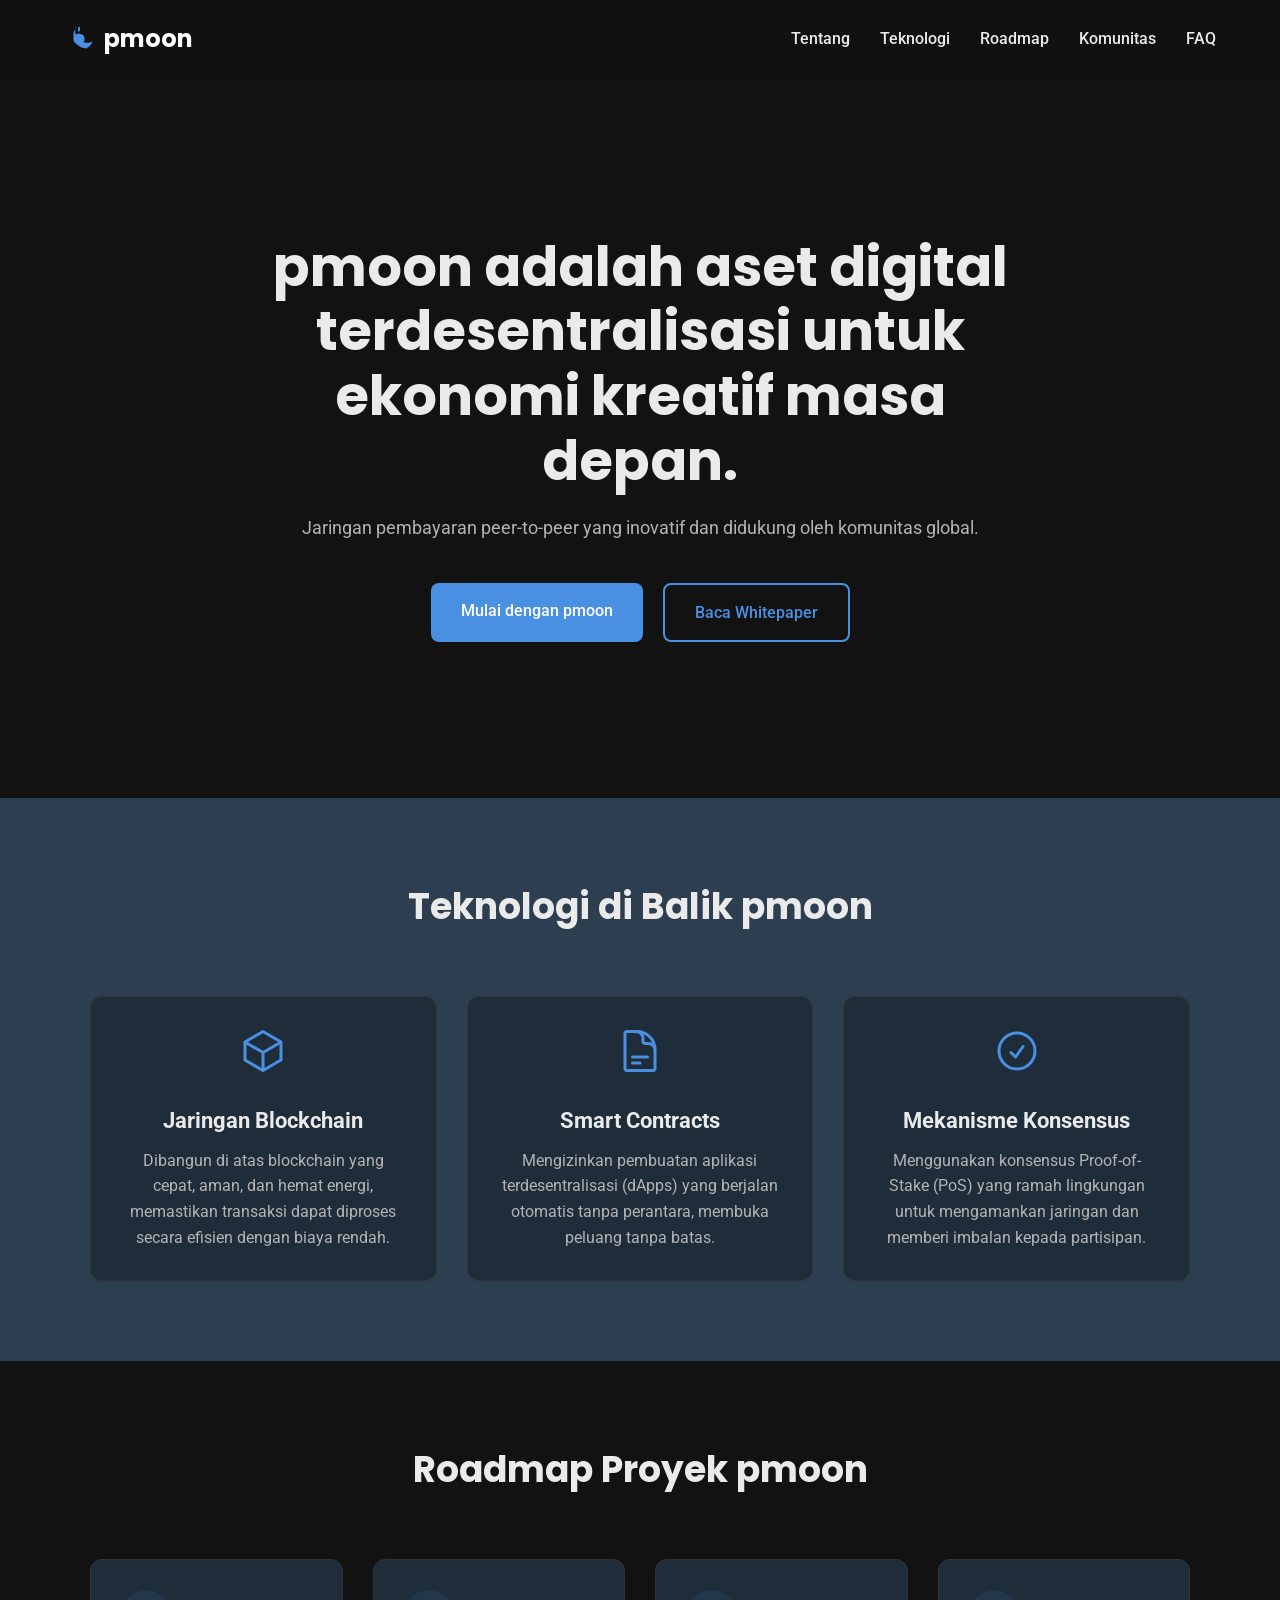
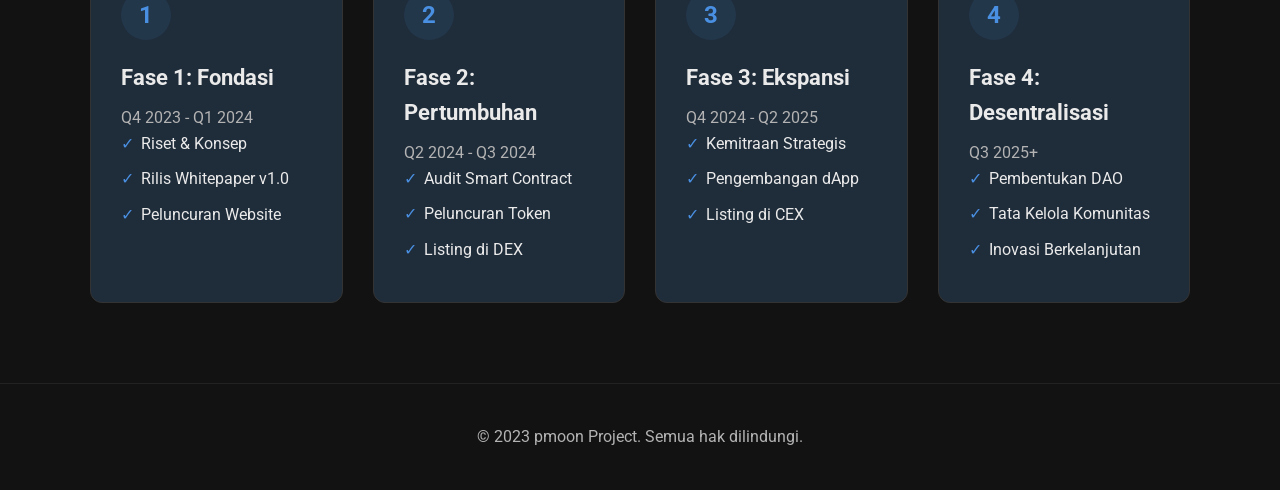
==== index.html @ d601e4d4 "first commit" ====
<!DOCTYPE html>
<html lang="id">
<head>
    <meta charset="UTF-8">
    <meta name="viewport" content="width=device-width, initial-scale=1.0">
    <title>pmoon - Aset Digital Terdesentralisasi</title>
    
    <!-- Google Fonts -->
    <link rel="preconnect" href="https://fonts.googleapis.com">
    <link rel="preconnect" href="https://fonts.gstatic.com" crossorigin>
    <link href="https://fonts.googleapis.com/css2?family=Poppins:wght@600;700&family=Roboto:wght@400;500&display=swap" rel="stylesheet">

    <!-- Link ke CSS -->
    <link rel="stylesheet" href="css/style.css">
</head>
<body>

    <header class="main-header">
        <a href="index.html" class="logo">
            <svg class="logo-svg" xmlns="http://www.w3.org/2000/svg" viewBox="0 0 24 24" fill="currentColor">
                <path fill-rule="evenodd" d="M9.528 1.718a.75.75 0 01.162.819A8.97 8.97 0 009 6a9 9 0 009 9 8.97 8.97 0 003.463-.69.75.75 0 01.981.981A10.501 10.501 0 0118 19.5a10.5 10.5 0 01-10.5-10.5c0-1.28.22-2.52.618-3.682a.75.75 0 01.819-.162z" clip-rule="evenodd" />
                <path d="M12 2.25a.75.75 0 01.75.75v2.25a.75.75 0 01-1.5 0V3a.75.75 0 01.75-.75zM7.5 12a4.5 4.5 0 119 0 4.5 4.5 0 01-9 0z" />
            </svg>
            <span>pmoon</span>
        </a>

        <nav class="main-nav">
            <button class="nav-close-btn" aria-label="Tutup menu">
                <svg xmlns="http://www.w3.org/2000/svg" fill="none" viewBox="0 0 24 24" stroke-width="2" stroke="currentColor"><path stroke-linecap="round" stroke-linejoin="round" d="M6 18L18 6M6 6l12 12" /></svg>
            </button>
            <ul>
                <li><a href="tentang.html">Tentang</a></li>
                <li><a href="#teknologi">Teknologi</a></li>
                <li><a href="#roadmap">Roadmap</a></li>
                <li><a href="#">Komunitas</a></li>
                <li><a href="#">FAQ</a></li>
            </ul>
        </nav>

        <button class="nav-open-btn" aria-label="Buka menu">
            <svg xmlns="http://www.w3.org/2000/svg" fill="none" viewBox="0 0 24 24" stroke-width="2" stroke="currentColor"><path stroke-linecap="round" stroke-linejoin="round" d="M3.75 6.75h16.5M3.75 12h16.5m-16.5 5.25h16.5" /></svg>
        </button>
    </header>

    <main>
        <section class="hero">
            <div class="hero-content">
                <h1>pmoon adalah aset digital terdesentralisasi untuk ekonomi kreatif masa depan.</h1>
                <p>Jaringan pembayaran peer-to-peer yang inovatif dan didukung oleh komunitas global.</p>
                <div class="cta-buttons">
                    <a href="#" class="btn btn-primary">Mulai dengan pmoon</a>
                    <a href="#" class="btn btn-secondary">Baca Whitepaper</a>
                </div>
            </div>
        </section>

        <section id="teknologi" class="core-principles">
            <h2>Teknologi di Balik pmoon</h2>
            <div class="principles-grid">
                <div class="principle-box">
                    <div class="principle-icon"><svg xmlns="http://www.w3.org/2000/svg" fill="none" viewBox="0 0 24 24" stroke-width="1.5" stroke="currentColor"><path stroke-linecap="round" stroke-linejoin="round" d="M21 7.5l-9-5.25L3 7.5m18 0l-9 5.25m9-5.25v9l-9 5.25M3 7.5l9 5.25M3 7.5v9l9 5.25m0-9v9" /></svg></div>
                    <h3>Jaringan Blockchain</h3>
                    <p>Dibangun di atas blockchain yang cepat, aman, dan hemat energi, memastikan transaksi dapat diproses secara efisien dengan biaya rendah.</p>
                </div>
                <div class="principle-box">
                    <div class="principle-icon"><svg xmlns="http://www.w3.org/2000/svg" fill="none" viewBox="0 0 24 24" stroke-width="1.5" stroke="currentColor"><path stroke-linecap="round" stroke-linejoin="round" d="M19.5 14.25v-2.625a3.375 3.375 0 00-3.375-3.375h-1.5A1.125 1.125 0 0113.5 7.125v-1.5a3.375 3.375 0 00-3.375-3.375H8.25m0 12.75h7.5m-7.5 3H12M10.5 2.25H5.625c-.621 0-1.125.504-1.125 1.125v17.25c0 .621.504 1.125 1.125 1.125h12.75c.621 0 1.125-.504 1.125-1.125V11.25a9 9 0 00-9-9z" /></svg></div>
                    <h3>Smart Contracts</h3>
                    <p>Mengizinkan pembuatan aplikasi terdesentralisasi (dApps) yang berjalan otomatis tanpa perantara, membuka peluang tanpa batas.</p>
                </div>
                <div class="principle-box">
                    <div class="principle-icon"><svg xmlns="http://www.w3.org/2000/svg" fill="none" viewBox="0 0 24 24" stroke-width="1.5" stroke="currentColor"><path stroke-linecap="round" stroke-linejoin="round" d="M9 12.75L11.25 15 15 9.75M21 12a9 9 0 11-18 0 9 9 0 0118 0z" /></svg></div>
                    <h3>Mekanisme Konsensus</h3>
                    <p>Menggunakan konsensus Proof-of-Stake (PoS) yang ramah lingkungan untuk mengamankan jaringan dan memberi imbalan kepada partisipan.</p>
                </div>
            </div>
        </section>

        <section id="roadmap" class="roadmap-section">
            <h2>Roadmap Proyek pmoon</h2>
            <div class="roadmap-container">
                <div class="roadmap-phase">
                    <div class="phase-number">1</div><h3>Fase 1: Fondasi</h3><p>Q4 2023 - Q1 2024</p>
                    <ul><li>Riset & Konsep</li><li>Rilis Whitepaper v1.0</li><li>Peluncuran Website</li></ul>
                </div>
                <div class="roadmap-phase">
                    <div class="phase-number">2</div><h3>Fase 2: Pertumbuhan</h3><p>Q2 2024 - Q3 2024</p>
                    <ul><li>Audit Smart Contract</li><li>Peluncuran Token</li><li>Listing di DEX</li></ul>
                </div>
                <div class="roadmap-phase">
                    <div class="phase-number">3</div><h3>Fase 3: Ekspansi</h3><p>Q4 2024 - Q2 2025</p>
                    <ul><li>Kemitraan Strategis</li><li>Pengembangan dApp</li><li>Listing di CEX</li></ul>
                </div>
                <div class="roadmap-phase">
                    <div class="phase-number">4</div><h3>Fase 4: Desentralisasi</h3><p>Q3 2025+</p>
                    <ul><li>Pembentukan DAO</li><li>Tata Kelola Komunitas</li><li>Inovasi Berkelanjutan</li></ul>
                </div>
            </div>
        </section>
    </main>

    <footer class="main-footer">
        <p>© 2023 pmoon Project. Semua hak dilindungi.</p>
    </footer>

    <script src="js/script.js"></script>
</body>
</html>
---- css/style.css ----
/* 1. VARIABLES & RESET */
:root {
    --bg-dark: #121212;
    --text-primary: #EAEAEA;
    --text-secondary: #B3B3B3;
    --accent-primary: #4A90E2;
    --accent-secondary: #2c3e50;
    --font-heading: 'Poppins', sans-serif;
    --font-body: 'Roboto', sans-serif;
}

* {
    margin: 0;
    padding: 0;
    box-sizing: border-box;
}

body {
    background-color: var(--bg-dark);
    color: var(--text-primary);
    font-family: var(--font-body);
    line-height: 1.6;
}

/* 2. HEADER & NAVIGATION */
.main-header {
    display: flex;
    justify-content: space-between;
    align-items: center;
    padding: 20px 5%;
    background-color: rgba(18, 18, 18, 0.8);
    backdrop-filter: blur(10px);
    position: sticky;
    top: 0;
    z-index: 1000;
}

.logo {
    display: flex;
    align-items: center;
    gap: 10px;
    font-family: var(--font-heading);
    font-size: 24px;
    font-weight: 700;
    text-decoration: none;
    z-index: 1001;
}

.logo-svg { height: 30px; width: 30px; fill: var(--accent-primary); }
.logo span { color: #FFFFFF; }

.nav-open-btn, .nav-close-btn {
    display: none;
    background: none;
    border: none;
    cursor: pointer;
}
.nav-open-btn svg, .nav-close-btn svg {
    width: 30px;
    height: 30px;
    stroke: var(--text-primary);
}

.main-nav ul {
    list-style: none;
    display: flex;
    gap: 30px;
}
.main-nav a {
    color: var(--text-primary);
    text-decoration: none;
    font-weight: 500;
    transition: color 0.3s ease;
}
.main-nav a:hover { color: var(--accent-primary); }
.main-nav a.active { color: var(--accent-primary); font-weight: 700; }

/* 3. GENERAL CONTENT & SECTIONS */
.hero, .about-hero, .core-principles, .join-cta, .roadmap-section {
    padding: 80px 5%;
}

.hero {
    display: flex;
    justify-content: center;
    align-items: center;
    text-align: center;
    min-height: 80vh;
}
.hero-content { max-width: 800px; }
h1, h2 { font-family: var(--font-heading); }
.hero h1 { font-size: 48px; line-height: 1.2; margin-bottom: 20px; }
.hero p { font-size: 18px; color: var(--text-secondary); margin-bottom: 40px; }

.about-hero { text-align: center; max-width: 750px; margin: 0 auto; }
.about-hero h1 { font-size: 42px; line-height: 1.2; margin-bottom: 20px; }
.about-hero p { font-size: 18px; color: var(--text-secondary); }

.core-principles, .roadmap-section { text-align: center; }
.core-principles { background-color: var(--accent-secondary); }
.core-principles h2, .roadmap-section h2 { font-size: 36px; margin-bottom: 60px; }

.principles-grid, .roadmap-container {
    display: grid;
    grid-template-columns: 1fr;
    gap: 30px;
    max-width: 1100px;
    margin: 0 auto;
}
.principle-box, .roadmap-phase {
    background-color: #1f2c3a;
    padding: 30px;
    border-radius: 12px;
    border: 1px solid #333;
    transition: transform 0.3s ease, box-shadow 0.3s ease;
    text-align: left;
}
.principle-box:hover, .roadmap-phase:hover { transform: translateY(-10px); box-shadow: 0 10px 20px rgba(0,0,0,0.2); }
.principle-box { text-align: center; }
.principle-icon { margin-bottom: 20px; }
.principle-icon svg { width: 48px; height: 48px; color: var(--accent-primary); }
.principle-box h3, .roadmap-phase h3 { font-size: 22px; margin-bottom: 10px; }
.principle-box p, .roadmap-phase p { color: var(--text-secondary); }

.phase-number { font-size: 24px; font-weight: 700; color: var(--accent-primary); background-color: rgba(74, 144, 226, 0.1); width: 50px; height: 50px; display: flex; justify-content: center; align-items: center; border-radius: 50%; margin-bottom: 20px; }
.roadmap-phase ul { list-style: none; padding-left: 0; }
.roadmap-phase ul li { margin-bottom: 10px; padding-left: 20px; position: relative; }
.roadmap-phase ul li::before { content: '✓'; color: var(--accent-primary); position: absolute; left: 0; }

.join-cta { text-align: center; }
.join-cta h2 { font-size: 36px; margin-bottom: 15px; }
.join-cta p { font-size: 18px; color: var(--text-secondary); max-width: 600px; margin: 0 auto 30px auto; }
.cta-buttons { display: flex; justify-content: center; gap: 20px; flex-wrap: wrap; }
.cta-buttons a { text-decoration: none; padding: 15px 30px; border-radius: 8px; font-weight: 500; transition: all 0.3s ease; }
.btn-primary { background-color: var(--accent-primary); color: #FFF; }
.btn-primary:hover { transform: translateY(-3px); box-shadow: 0 4px 15px rgba(74, 144, 226, 0.4); }
.btn-secondary { background-color: transparent; color: var(--accent-primary); border: 2px solid var(--accent-primary); }
.btn-secondary:hover { background-color: var(--accent-primary); color: #FFF; }

.main-footer { text-align: center; padding: 40px 20px; border-top: 1px solid #222; color: var(--text-secondary); }

/* 4. RESPONSIVE MEDIA QUERIES */

/* Tablet & Up */
@media (min-width: 768px) {
    .hero h1 { font-size: 54px; }
    .about-hero h1 { font-size: 48px; }
    .principles-grid { grid-template-columns: repeat(3, 1fr); }
    .roadmap-container { grid-template-columns: 1fr 1fr; }
}

/* Desktop & Up */
@media (min-width: 1024px) {
    .roadmap-container { grid-template-columns: repeat(4, 1fr); }
}

/* Mobile Only */
@media (max-width: 767px) {
    .nav-open-btn { display: block; }
    .main-nav {
        position: fixed;
        top: 0;
        right: 0;
        width: 80%;
        max-width: 320px;
        height: 100vh;
        background-color: var(--accent-secondary);
        z-index: 1000;
        padding: 80px 30px 30px;
        display: flex;
        flex-direction: column;
        transform: translateX(100%);
        transition: transform 0.4s cubic-bezier(0.23, 1, 0.32, 1);
    }
    .main-nav.nav-open { transform: translateX(0); }
    .nav-close-btn {
        display: block;
        position: absolute;
        top: 25px;
        right: 25px;
    }
    .nav-close-btn svg { stroke: var(--text-secondary); }
    .main-nav ul { flex-direction: column; gap: 25px; }
    .main-nav ul li a { font-size: 20px; }

    .hero h1 { font-size: 36px; }
    .core-principles h2, .roadmap-section h2, .join-cta h2 { font-size: 30px; }
    .cta-buttons { flex-direction: column; gap: 15px; align-items: center; }
    .cta-buttons a { width: 90%; margin: 0; text-align: center; }
}
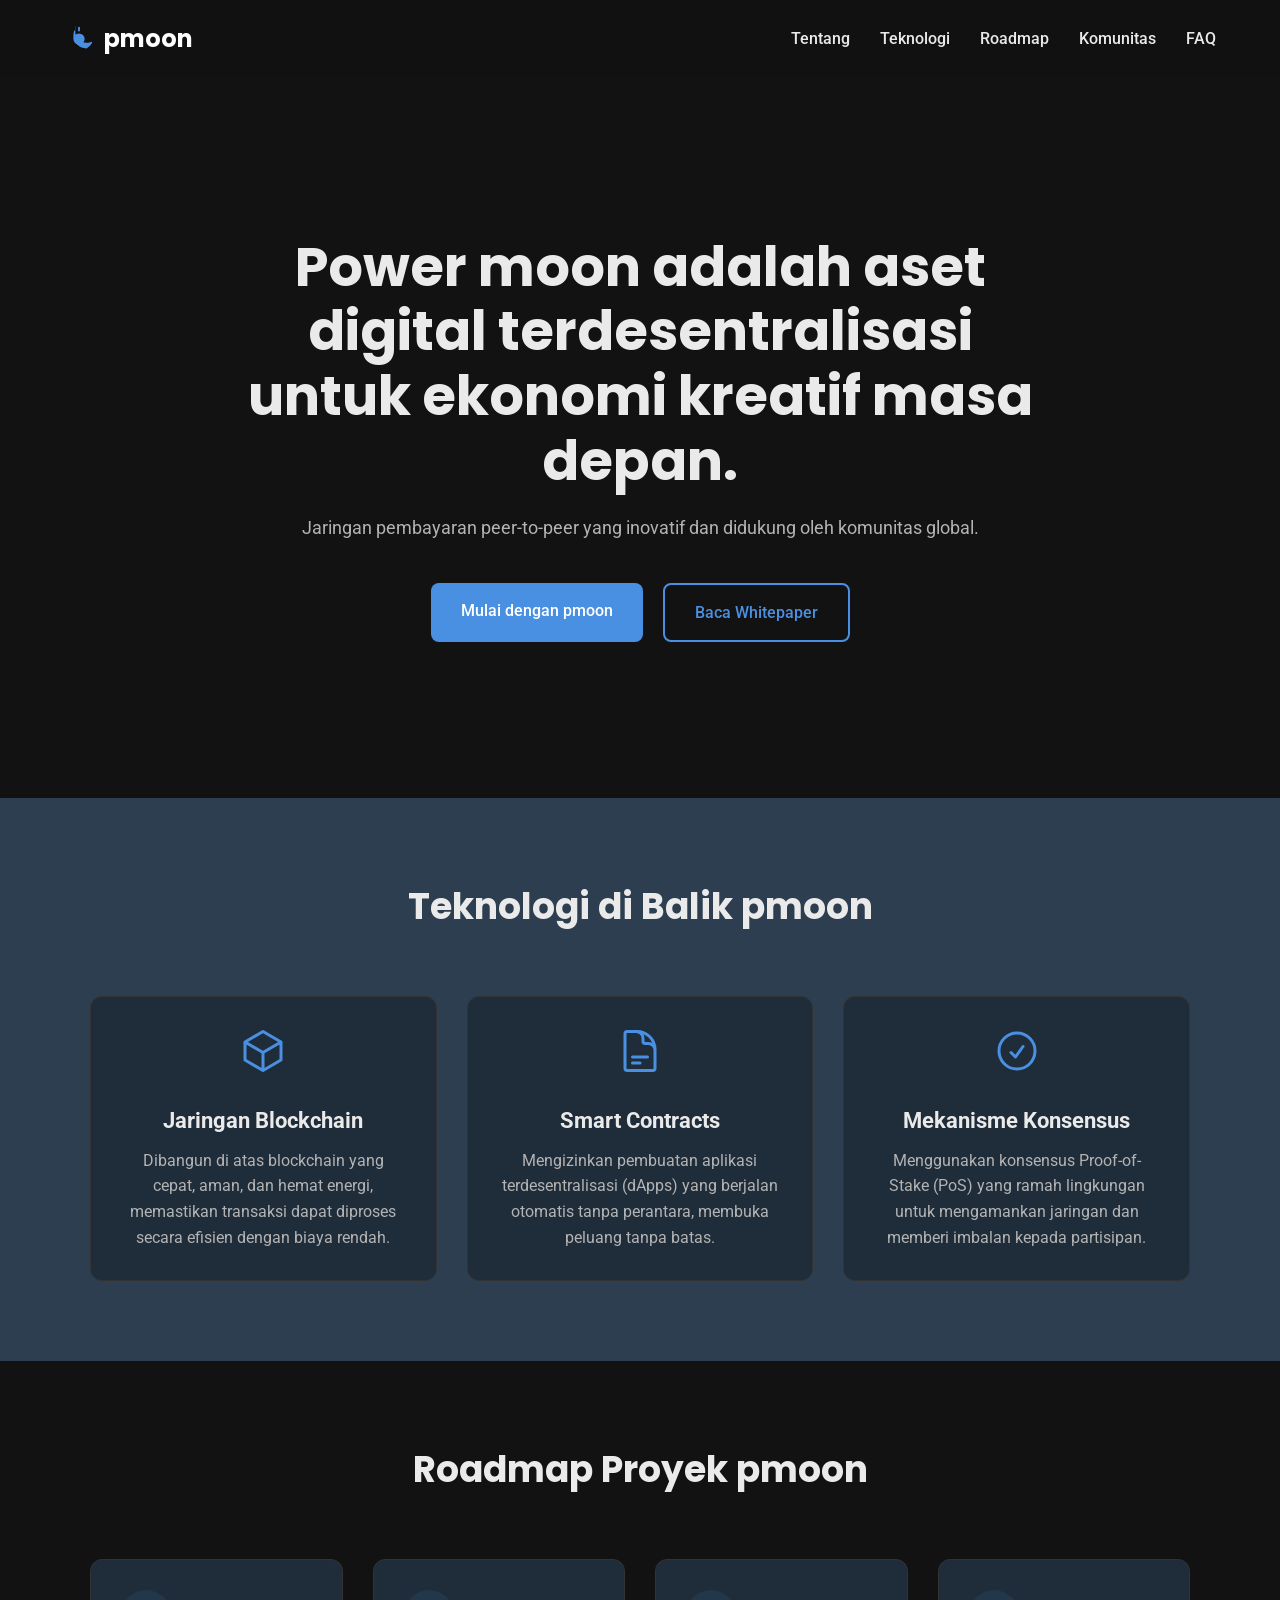
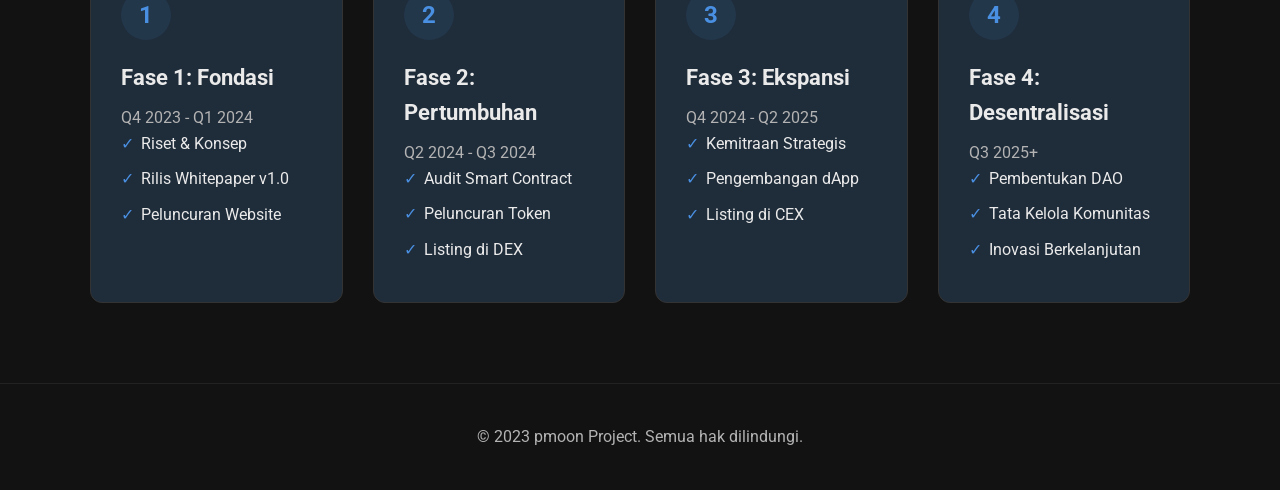
==== commit a8757524: "updet 1" ====
--- a/index.html
+++ b/index.html
@@ -45,7 +45,7 @@
     <main>
         <section class="hero">
             <div class="hero-content">
-                <h1>pmoon adalah aset digital terdesentralisasi untuk ekonomi kreatif masa depan.</h1>
+                <h1>Power moon adalah aset digital terdesentralisasi untuk ekonomi kreatif masa depan.</h1>
                 <p>Jaringan pembayaran peer-to-peer yang inovatif dan didukung oleh komunitas global.</p>
                 <div class="cta-buttons">
                     <a href="#" class="btn btn-primary">Mulai dengan pmoon</a>
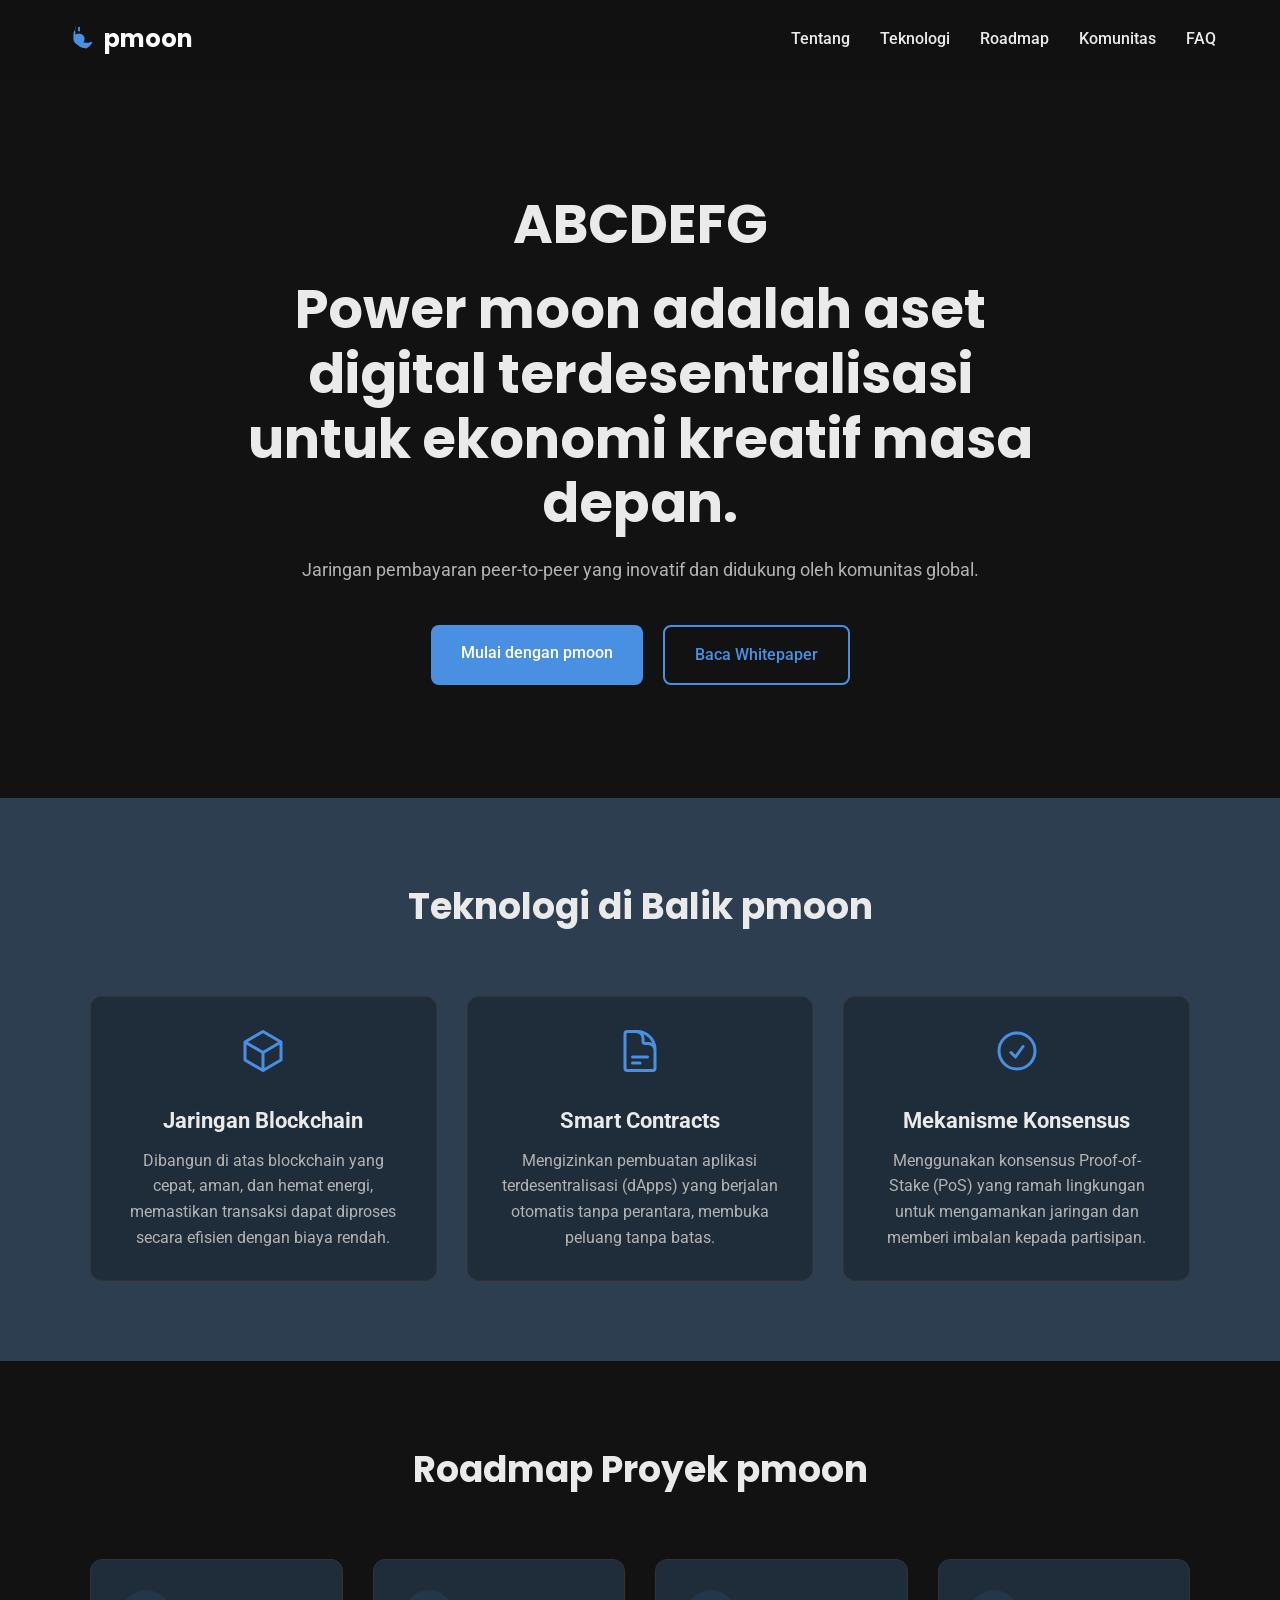
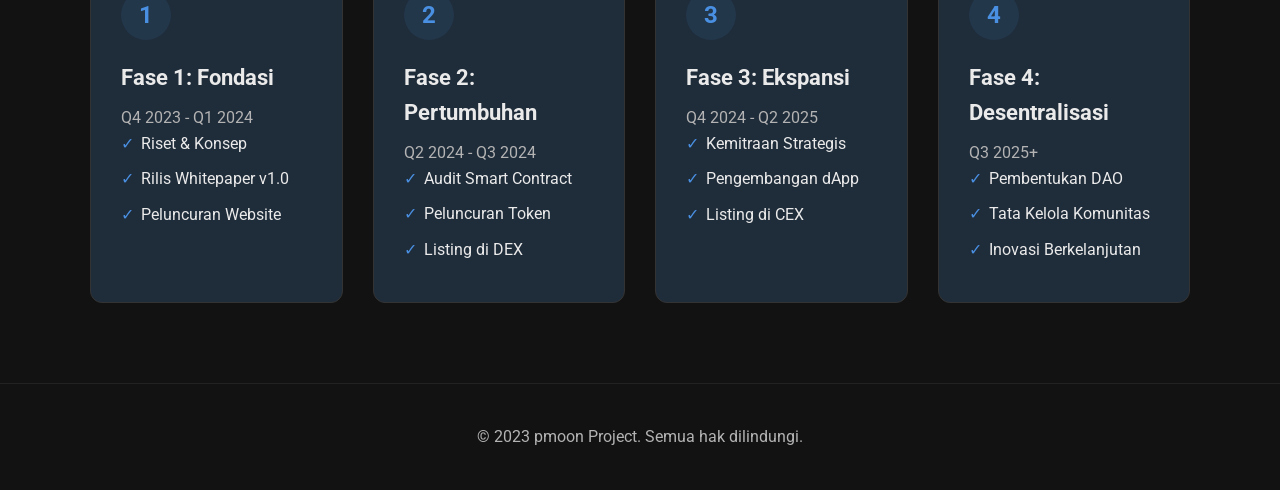
==== commit 157d0a02: "update 2" ====
--- a/index.html
+++ b/index.html
@@ -45,6 +45,7 @@
     <main>
         <section class="hero">
             <div class="hero-content">
+                <h1>ABCDEFG</h1>
                 <h1>Power moon adalah aset digital terdesentralisasi untuk ekonomi kreatif masa depan.</h1>
                 <p>Jaringan pembayaran peer-to-peer yang inovatif dan didukung oleh komunitas global.</p>
                 <div class="cta-buttons">
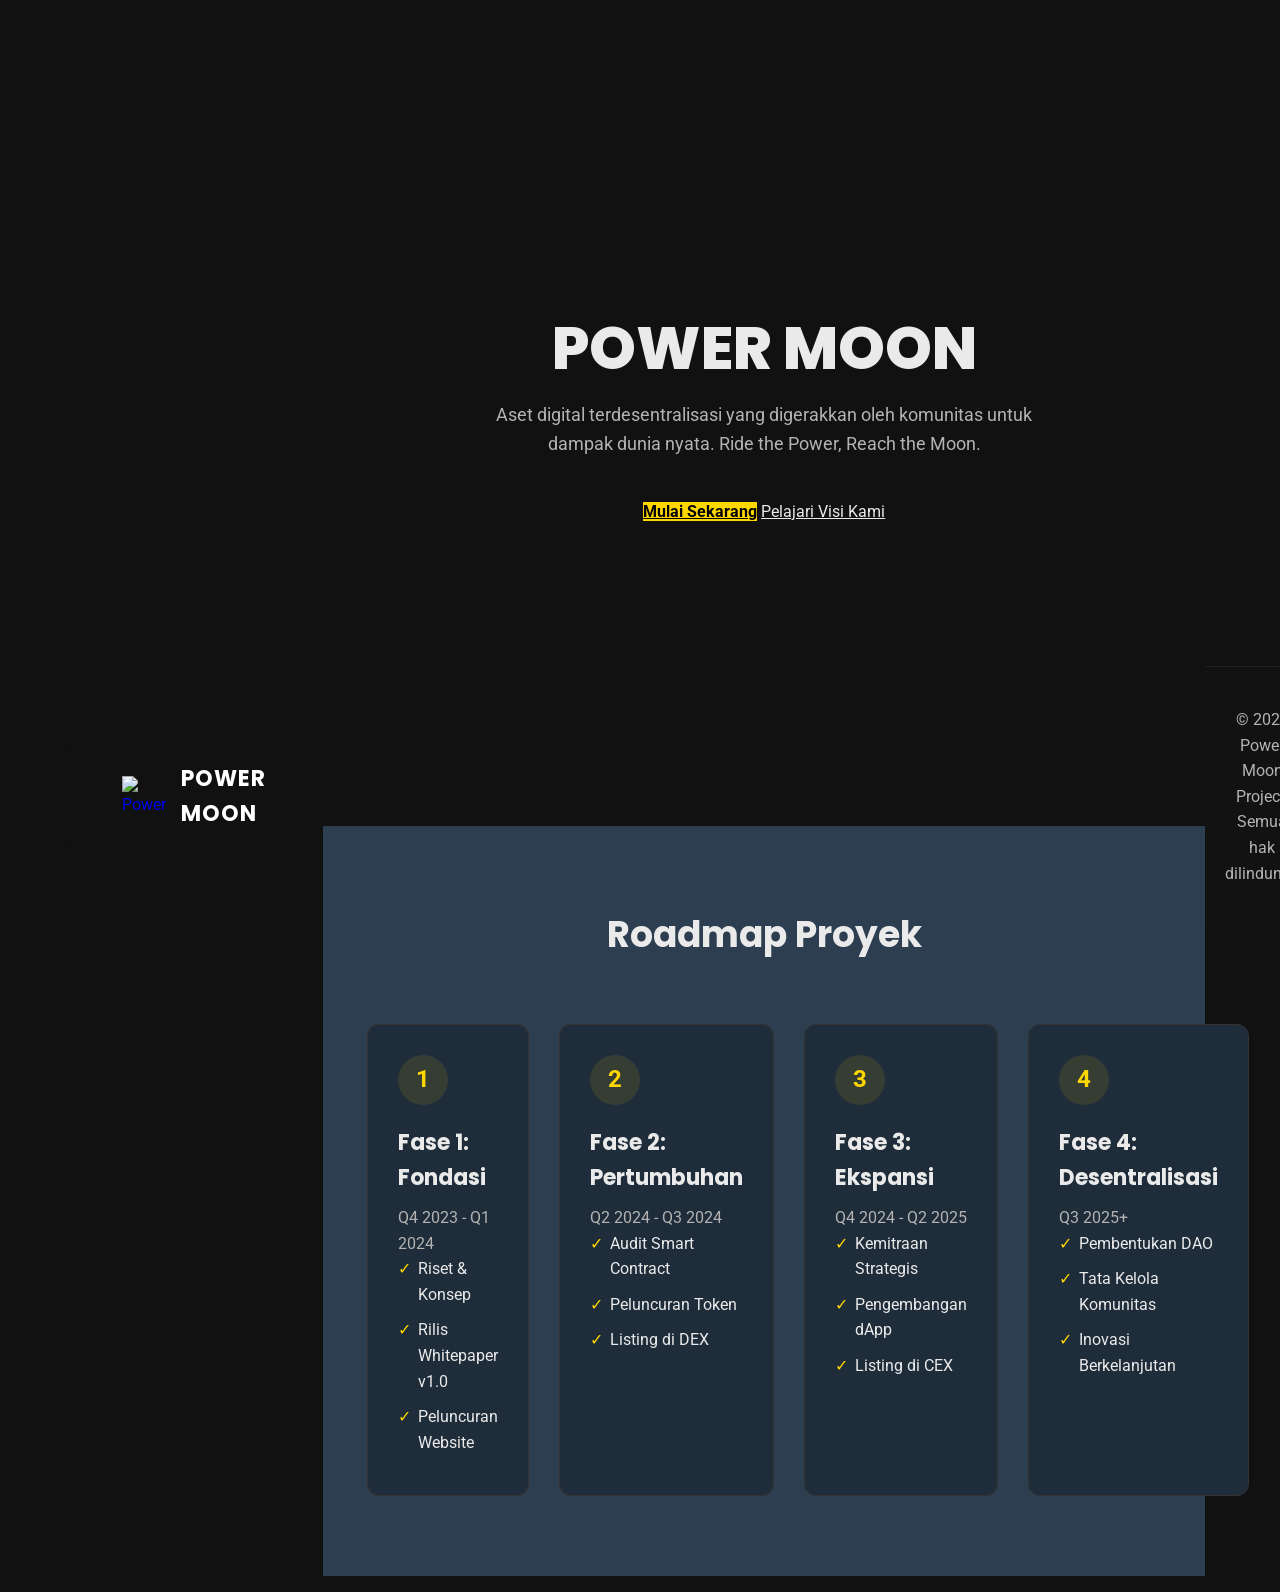
==== commit 4de62183: "update header structure and logo in index.html and teknologi.html" ====
--- a/index.html
+++ b/index.html
@@ -3,106 +3,185 @@
 <head>
     <meta charset="UTF-8">
     <meta name="viewport" content="width=device-width, initial-scale=1.0">
-    <title>pmoon - Aset Digital Terdesentralisasi</title>
+    <title>Power Moon - Ride the Power, Reach the Moon</title>
     
-    <!-- Google Fonts -->
     <link rel="preconnect" href="https://fonts.googleapis.com">
     <link rel="preconnect" href="https://fonts.gstatic.com" crossorigin>
-    <link href="https://fonts.googleapis.com/css2?family=Poppins:wght@600;700&family=Roboto:wght@400;500&display=swap" rel="stylesheet">
+    <link href="https://fonts.googleapis.com/css2?family=Poppins:wght@700;800&family=Roboto:wght@400;500&display=swap" rel="stylesheet">
 
-    <!-- Link ke CSS -->
     <link rel="stylesheet" href="css/style.css">
 </head>
 <body>
+    <!-- BARU: Container untuk animasi partikel universal -->
+    <div id="tsparticles"></div>
+    
+    <header class="main-header">
+    <!-- ... sisa konten halaman ... -->
+    <!-- BARU: Library tsParticles -->
+    <script src="https://cdn.jsdelivr.net/npm/tsparticles@3.1.0/tsparticles.bundle.min.js"></script>
+    
+    <!-- Script utama Anda -->
+    <script src="js/script.js"></script>
 
-    <header class="main-header">
-        <a href="index.html" class="logo">
-            <svg class="logo-svg" xmlns="http://www.w3.org/2000/svg" viewBox="0 0 24 24" fill="currentColor">
-                <path fill-rule="evenodd" d="M9.528 1.718a.75.75 0 01.162.819A8.97 8.97 0 009 6a9 9 0 009 9 8.97 8.97 0 003.463-.69.75.75 0 01.981.981A10.501 10.501 0 0118 19.5a10.5 10.5 0 01-10.5-10.5c0-1.28.22-2.52.618-3.682a.75.75 0 01.819-.162z" clip-rule="evenodd" />
-                <path d="M12 2.25a.75.75 0 01.75.75v2.25a.75.75 0 01-1.5 0V3a.75.75 0 01.75-.75zM7.5 12a4.5 4.5 0 119 0 4.5 4.5 0 01-9 0z" />
-            </svg>
-            <span>pmoon</span>
-        </a>
-
-        <nav class="main-nav">
-            <button class="nav-close-btn" aria-label="Tutup menu">
-                <svg xmlns="http://www.w3.org/2000/svg" fill="none" viewBox="0 0 24 24" stroke-width="2" stroke="currentColor"><path stroke-linecap="round" stroke-linejoin="round" d="M6 18L18 6M6 6l12 12" /></svg>
-            </button>
-            <ul>
-                <li><a href="tentang.html">Tentang</a></li>
-                <li><a href="#teknologi">Teknologi</a></li>
-                <li><a href="#roadmap">Roadmap</a></li>
-                <li><a href="#">Komunitas</a></li>
-                <li><a href="#">FAQ</a></li>
-            </ul>
-        </nav>
-
-        <button class="nav-open-btn" aria-label="Buka menu">
-            <svg xmlns="http://www.w3.org/2000/svg" fill="none" viewBox="0 0 24 24" stroke-width="2" stroke="currentColor"><path stroke-linecap="round" stroke-linejoin="round" d="M3.75 6.75h16.5M3.75 12h16.5m-16.5 5.25h16.5" /></svg>
-        </button>
-    </header>
+    <!-- BARU: Script untuk konfigurasi tsParticles -->
+    <script>
+        // Konfigurasi ini akan berjalan di setiap halaman
+        window.addEventListener('load', () => {
+          tsParticles.load({
+            id: 'tsparticles',
+            options: {
+              background: {
+                color: { value: '#121212' }
+              },
+              fpsLimit: 60,
+              interactivity: {
+                events: {
+                  onHover: { enable: true, mode: 'repulse' },
+                  onClick: { enable: true, mode: 'push' }
+                },
+                modes: {
+                  repulse: { distance: 100, duration: 0.4 },
+                  push: { quantity: 4 }
+                }
+              },
+              particles: {
+                color: { value: '#ffffff' },
+                links: {
+                  color: '#ffd700', // Warna link diubah jadi emas
+                  distance: 150,
+                  enable: true,
+                  opacity: 0.15,
+                  width: 1
+                },
+                move: {
+                  direction: 'none',
+                  enable: true,
+                  outModes: 'out',
+                  random: false,
+                  speed: 1,
+                  straight: false
+                },
+                number: {
+                  density: { enable: true },
+                  value: 80
+                },
+                opacity: {
+                  value: { min: 0.1, max: 0.5 }
+                },
+                shape: {
+                  type: 'circle'
+                },
+                size: {
+                  value: { min: 1, max: 3 }
+                }
+              }
+            }
+          });
+        });
+    </script>
+</body>
+</html>
+   <header class="main-header">
+    <a href="index.html" class="logo">
+        <!-- BARU: URL Logo Transparan -->
+        <img src="https://i.ibb.co/F8D0W3G/power-moon-logo-transparent.png" alt="Power Moon Logo" class="logo-img">
+        <span class="logo-text">POWER MOON</span>
+    </a>
+    <nav class="main-nav">
+        <!-- ... sisa nav tetap sama ... -->
+    </nav>
+    <!-- ... tombol hamburger tetap sama ... -->
+</header>
 
     <main>
         <section class="hero">
+            <!-- BARU: Container untuk animasi partikel -->
+            <div id="tsparticles"></div>
             <div class="hero-content">
-                <h1>ABCDEFG</h1>
-                <h1>Power moon adalah aset digital terdesentralisasi untuk ekonomi kreatif masa depan.</h1>
-                <p>Jaringan pembayaran peer-to-peer yang inovatif dan didukung oleh komunitas global.</p>
+                <h1>Power Moon</h1>
+                <p>Aset digital terdesentralisasi yang digerakkan oleh komunitas untuk dampak dunia nyata. Ride the Power, Reach the Moon.</p>
                 <div class="cta-buttons">
-                    <a href="#" class="btn btn-primary">Mulai dengan pmoon</a>
-                    <a href="#" class="btn btn-secondary">Baca Whitepaper</a>
-                </div>
-            </div>
-        </section>
-
-        <section id="teknologi" class="core-principles">
-            <h2>Teknologi di Balik pmoon</h2>
-            <div class="principles-grid">
-                <div class="principle-box">
-                    <div class="principle-icon"><svg xmlns="http://www.w3.org/2000/svg" fill="none" viewBox="0 0 24 24" stroke-width="1.5" stroke="currentColor"><path stroke-linecap="round" stroke-linejoin="round" d="M21 7.5l-9-5.25L3 7.5m18 0l-9 5.25m9-5.25v9l-9 5.25M3 7.5l9 5.25M3 7.5v9l9 5.25m0-9v9" /></svg></div>
-                    <h3>Jaringan Blockchain</h3>
-                    <p>Dibangun di atas blockchain yang cepat, aman, dan hemat energi, memastikan transaksi dapat diproses secara efisien dengan biaya rendah.</p>
-                </div>
-                <div class="principle-box">
-                    <div class="principle-icon"><svg xmlns="http://www.w3.org/2000/svg" fill="none" viewBox="0 0 24 24" stroke-width="1.5" stroke="currentColor"><path stroke-linecap="round" stroke-linejoin="round" d="M19.5 14.25v-2.625a3.375 3.375 0 00-3.375-3.375h-1.5A1.125 1.125 0 0113.5 7.125v-1.5a3.375 3.375 0 00-3.375-3.375H8.25m0 12.75h7.5m-7.5 3H12M10.5 2.25H5.625c-.621 0-1.125.504-1.125 1.125v17.25c0 .621.504 1.125 1.125 1.125h12.75c.621 0 1.125-.504 1.125-1.125V11.25a9 9 0 00-9-9z" /></svg></div>
-                    <h3>Smart Contracts</h3>
-                    <p>Mengizinkan pembuatan aplikasi terdesentralisasi (dApps) yang berjalan otomatis tanpa perantara, membuka peluang tanpa batas.</p>
-                </div>
-                <div class="principle-box">
-                    <div class="principle-icon"><svg xmlns="http://www.w3.org/2000/svg" fill="none" viewBox="0 0 24 24" stroke-width="1.5" stroke="currentColor"><path stroke-linecap="round" stroke-linejoin="round" d="M9 12.75L11.25 15 15 9.75M21 12a9 9 0 11-18 0 9 9 0 0118 0z" /></svg></div>
-                    <h3>Mekanisme Konsensus</h3>
-                    <p>Menggunakan konsensus Proof-of-Stake (PoS) yang ramah lingkungan untuk mengamankan jaringan dan memberi imbalan kepada partisipan.</p>
+                    <a href="#" class="btn btn-primary">Mulai Sekarang</a>
+                    <a href="tentang.html" class="btn btn-secondary">Pelajari Visi Kami</a>
                 </div>
             </div>
         </section>
 
         <section id="roadmap" class="roadmap-section">
-            <h2>Roadmap Proyek pmoon</h2>
+            <h2>Roadmap Proyek</h2>
             <div class="roadmap-container">
-                <div class="roadmap-phase">
-                    <div class="phase-number">1</div><h3>Fase 1: Fondasi</h3><p>Q4 2023 - Q1 2024</p>
-                    <ul><li>Riset & Konsep</li><li>Rilis Whitepaper v1.0</li><li>Peluncuran Website</li></ul>
-                </div>
-                <div class="roadmap-phase">
-                    <div class="phase-number">2</div><h3>Fase 2: Pertumbuhan</h3><p>Q2 2024 - Q3 2024</p>
-                    <ul><li>Audit Smart Contract</li><li>Peluncuran Token</li><li>Listing di DEX</li></ul>
-                </div>
-                <div class="roadmap-phase">
-                    <div class="phase-number">3</div><h3>Fase 3: Ekspansi</h3><p>Q4 2024 - Q2 2025</p>
-                    <ul><li>Kemitraan Strategis</li><li>Pengembangan dApp</li><li>Listing di CEX</li></ul>
-                </div>
-                <div class="roadmap-phase">
-                    <div class="phase-number">4</div><h3>Fase 4: Desentralisasi</h3><p>Q3 2025+</p>
-                    <ul><li>Pembentukan DAO</li><li>Tata Kelola Komunitas</li><li>Inovasi Berkelanjutan</li></ul>
-                </div>
+                <div class="roadmap-phase"><div class="phase-number">1</div><h3>Fase 1: Fondasi</h3><p>Q4 2023 - Q1 2024</p><ul><li>Riset & Konsep</li><li>Rilis Whitepaper v1.0</li><li>Peluncuran Website</li></ul></div>
+                <div class="roadmap-phase"><div class="phase-number">2</div><h3>Fase 2: Pertumbuhan</h3><p>Q2 2024 - Q3 2024</p><ul><li>Audit Smart Contract</li><li>Peluncuran Token</li><li>Listing di DEX</li></ul></div>
+                <div class="roadmap-phase"><div class="phase-number">3</div><h3>Fase 3: Ekspansi</h3><p>Q4 2024 - Q2 2025</p><ul><li>Kemitraan Strategis</li><li>Pengembangan dApp</li><li>Listing di CEX</li></ul></div>
+                <div class="roadmap-phase"><div class="phase-number">4</div><h3>Fase 4: Desentralisasi</h3><p>Q3 2025+</p><ul><li>Pembentukan DAO</li><li>Tata Kelola Komunitas</li><li>Inovasi Berkelanjutan</li></ul></div>
             </div>
         </section>
     </main>
 
     <footer class="main-footer">
-        <p>© 2023 pmoon Project. Semua hak dilindungi.</p>
+        <p>© 2023 Power Moon Project. Semua hak dilindungi.</p>
     </footer>
 
+    <!-- BARU: Library tsParticles -->
+    <script src="https://cdn.jsdelivr.net/npm/tsparticles@3.1.0/tsparticles.bundle.min.js"></script>
+    
+    <!-- Script utama Anda (tetap ada) -->
     <script src="js/script.js"></script>
+
+    <!-- BARU: Script untuk konfigurasi tsParticles -->
+    <script>
+        window.addEventListener('load', () => {
+          tsParticles.load({
+            id: 'tsparticles',
+            options: {
+              background: {
+                color: { value: '#121212' }
+              },
+              fpsLimit: 60,
+              interactivity: {
+                events: {
+                  onHover: { enable: true, mode: 'repulse' },
+                  onClick: { enable: true, mode: 'push' }
+                },
+                modes: {
+                  repulse: { distance: 100, duration: 0.4 },
+                  push: { quantity: 4 }
+                }
+              },
+              particles: {
+                color: { value: '#ffffff' },
+                links: {
+                  color: '#4A90E2',
+                  distance: 150,
+                  enable: true,
+                  opacity: 0.2,
+                  width: 1
+                },
+                move: {
+                  direction: 'none',
+                  enable: true,
+                  outModes: 'out',
+                  random: false,
+                  speed: 1,
+                  straight: false
+                },
+                number: {
+                  density: { enable: true },
+                  value: 80
+                },
+                opacity: {
+                  value: { min: 0.1, max: 0.5 }
+                },
+                shape: {
+                  type: 'circle'
+                },
+                size: {
+                  value: { min: 1, max: 3 }
+                }
+              }
+            }
+          });
+        });
+    </script>
 </body>
 </html>
--- a/css/style.css
+++ b/css/style.css
@@ -3,118 +3,66 @@
     --bg-dark: #121212;
     --text-primary: #EAEAEA;
     --text-secondary: #B3B3B3;
-    --accent-primary: #4A90E2;
+    --accent-primary: #ffd700;
     --accent-secondary: #2c3e50;
     --font-heading: 'Poppins', sans-serif;
     --font-body: 'Roboto', sans-serif;
 }
 
-* {
-    margin: 0;
-    padding: 0;
-    box-sizing: border-box;
+* { margin: 0; padding: 0; box-sizing: border-box; }
+body { background-color: var(--bg-dark); color: var(--text-primary); font-family: var(--font-body); line-height: 1.6; }
+
+/* 2. LATAR BELAKANG ANIMASI UNIVERSAL */
+#tsparticles {
+    position: fixed;
+    top: 0;
+    left: 0;
+    width: 100%;
+    height: 100vh;
+    z-index: -1; /* Posisikan di paling belakang */
+}
+/* Pastikan konten utama tidak transparan */
+.main-header, main, .main-footer {
+    position: relative;
+    z-index: 2;
 }
 
-body {
-    background-color: var(--bg-dark);
-    color: var(--text-primary);
-    font-family: var(--font-body);
-    line-height: 1.6;
-}
-
-/* 2. HEADER & NAVIGATION */
-.main-header {
-    display: flex;
-    justify-content: space-between;
-    align-items: center;
-    padding: 20px 5%;
-    background-color: rgba(18, 18, 18, 0.8);
-    backdrop-filter: blur(10px);
-    position: sticky;
-    top: 0;
-    z-index: 1000;
-}
-
-.logo {
-    display: flex;
-    align-items: center;
-    gap: 10px;
-    font-family: var(--font-heading);
-    font-size: 24px;
-    font-weight: 700;
-    text-decoration: none;
-    z-index: 1001;
-}
-
-.logo-svg { height: 30px; width: 30px; fill: var(--accent-primary); }
-.logo span { color: #FFFFFF; }
-
-.nav-open-btn, .nav-close-btn {
-    display: none;
-    background: none;
-    border: none;
-    cursor: pointer;
-}
-.nav-open-btn svg, .nav-close-btn svg {
-    width: 30px;
-    height: 30px;
-    stroke: var(--text-primary);
-}
-
-.main-nav ul {
-    list-style: none;
-    display: flex;
-    gap: 30px;
-}
-.main-nav a {
-    color: var(--text-primary);
-    text-decoration: none;
-    font-weight: 500;
-    transition: color 0.3s ease;
-}
+/* 3. HEADER & NAVIGATION */
+.main-header { display: flex; justify-content: space-between; align-items: center; padding: 15px 5%; background-color: rgba(18, 18, 18, 0.8); backdrop-filter: blur(10px); position: sticky; top: 0; }
+.logo { display: flex; align-items: center; gap: 15px; text-decoration: none; }
+.logo-img { height: 40px; }
+.logo-text { color: #FFFFFF; font-family: var(--font-heading); font-size: 22px; font-weight: 700; letter-spacing: 1px; }
+.nav-open-btn, .nav-close-btn { display: none; background: none; border: none; cursor: pointer; }
+.nav-open-btn svg, .nav-close-btn svg { width: 30px; height: 30px; stroke: var(--text-primary); }
+.main-nav ul { list-style: none; display: flex; gap: 30px; }
+.main-nav a { color: var(--text-primary); text-decoration: none; font-weight: 500; transition: color 0.3s ease; }
 .main-nav a:hover { color: var(--accent-primary); }
 .main-nav a.active { color: var(--accent-primary); font-weight: 700; }
 
-/* 3. GENERAL CONTENT & SECTIONS */
-.hero, .about-hero, .core-principles, .join-cta, .roadmap-section {
+/* 4. GENERAL CONTENT & SECTIONS */
+section {
+    /* Beri sedikit background agar teks terbaca di atas animasi */
+    background-color: rgba(18, 18, 18, 0.5); 
     padding: 80px 5%;
+    margin-bottom: 1px; /* Mencegah margin collapse */
 }
+h1, h2, h3 { font-family: var(--font-heading); }
 
-.hero {
-    display: flex;
-    justify-content: center;
-    align-items: center;
-    text-align: center;
-    min-height: 80vh;
-}
+/* Hero Section (Homepage) */
+.hero { display: flex; justify-content: center; align-items: center; text-align: center; height: 90vh; background-color: transparent; } /* Hapus background statis */
 .hero-content { max-width: 800px; }
-h1, h2 { font-family: var(--font-heading); }
-.hero h1 { font-size: 48px; line-height: 1.2; margin-bottom: 20px; }
-.hero p { font-size: 18px; color: var(--text-secondary); margin-bottom: 40px; }
+.hero h1 { font-size: 60px; line-height: 1.1; margin-bottom: 20px; font-weight: 800; text-transform: uppercase; }
+.hero p { font-size: 18px; color: var(--text-secondary); margin-bottom: 40px; max-width: 600px; margin-left: auto; margin-right: auto; }
+.hero .btn-primary { background-color: var(--accent-primary); color: #000; font-weight: 700; }
+.hero .btn-secondary { color: var(--text-primary); border-color: var(--text-primary); }
+.hero .btn-secondary:hover { background-color: var(--text-primary); color: var(--bg-dark); }
 
-.about-hero { text-align: center; max-width: 750px; margin: 0 auto; }
-.about-hero h1 { font-size: 42px; line-height: 1.2; margin-bottom: 20px; }
-.about-hero p { font-size: 18px; color: var(--text-secondary); }
+.core-principles, .features-section, .roadmap-section, .vision-mission-section { background-color: var(--accent-secondary); }
+h2 { font-size: 36px; margin-bottom: 20px; text-align: center; }
+.section-subtitle { max-width: 700px; margin: 0 auto 50px auto; color: var(--text-secondary); text-align: center; }
 
-.core-principles, .roadmap-section { text-align: center; }
-.core-principles { background-color: var(--accent-secondary); }
-.core-principles h2, .roadmap-section h2 { font-size: 36px; margin-bottom: 60px; }
-
-.principles-grid, .roadmap-container {
-    display: grid;
-    grid-template-columns: 1fr;
-    gap: 30px;
-    max-width: 1100px;
-    margin: 0 auto;
-}
-.principle-box, .roadmap-phase {
-    background-color: #1f2c3a;
-    padding: 30px;
-    border-radius: 12px;
-    border: 1px solid #333;
-    transition: transform 0.3s ease, box-shadow 0.3s ease;
-    text-align: left;
-}
+.principles-grid, .roadmap-container { display: grid; grid-template-columns: 1fr; gap: 30px; max-width: 1100px; margin: 0 auto; }
+.principle-box, .roadmap-phase { background-color: #1f2c3a; padding: 30px; border-radius: 12px; border: 1px solid #333; transition: transform 0.3s ease, box-shadow 0.3s ease; text-align: left; }
 .principle-box:hover, .roadmap-phase:hover { transform: translateY(-10px); box-shadow: 0 10px 20px rgba(0,0,0,0.2); }
 .principle-box { text-align: center; }
 .principle-icon { margin-bottom: 20px; }
@@ -122,69 +70,39 @@
 .principle-box h3, .roadmap-phase h3 { font-size: 22px; margin-bottom: 10px; }
 .principle-box p, .roadmap-phase p { color: var(--text-secondary); }
 
-.phase-number { font-size: 24px; font-weight: 700; color: var(--accent-primary); background-color: rgba(74, 144, 226, 0.1); width: 50px; height: 50px; display: flex; justify-content: center; align-items: center; border-radius: 50%; margin-bottom: 20px; }
+.roadmap-section h2 { margin-bottom: 60px; }
+.phase-number { font-size: 24px; font-weight: 700; color: var(--accent-primary); background-color: rgba(255, 215, 0, 0.1); width: 50px; height: 50px; display: flex; justify-content: center; align-items: center; border-radius: 50%; margin-bottom: 20px; }
 .roadmap-phase ul { list-style: none; padding-left: 0; }
 .roadmap-phase ul li { margin-bottom: 10px; padding-left: 20px; position: relative; }
 .roadmap-phase ul li::before { content: '✓'; color: var(--accent-primary); position: absolute; left: 0; }
 
-.join-cta { text-align: center; }
-.join-cta h2 { font-size: 36px; margin-bottom: 15px; }
-.join-cta p { font-size: 18px; color: var(--text-secondary); max-width: 600px; margin: 0 auto 30px auto; }
-.cta-buttons { display: flex; justify-content: center; gap: 20px; flex-wrap: wrap; }
-.cta-buttons a { text-decoration: none; padding: 15px 30px; border-radius: 8px; font-weight: 500; transition: all 0.3s ease; }
-.btn-primary { background-color: var(--accent-primary); color: #FFF; }
-.btn-primary:hover { transform: translateY(-3px); box-shadow: 0 4px 15px rgba(74, 144, 226, 0.4); }
-.btn-secondary { background-color: transparent; color: var(--accent-primary); border: 2px solid var(--accent-primary); }
-.btn-secondary:hover { background-color: var(--accent-primary); color: #FFF; }
+.main-footer { text-align: center; padding: 40px 20px; border-top: 1px solid #222; color: var(--text-secondary); background-color: var(--bg-dark); }
 
-.main-footer { text-align: center; padding: 40px 20px; border-top: 1px solid #222; color: var(--text-secondary); }
+/* 5. PAGE-SPECIFIC STYLES (DIHAPUS & DISEDERHANAKAN) */
+.slogan-banner, .page-hero { display: flex; align-items: center; justify-content: center; text-align: center; min-height: 50vh; color: #fff; background-color: transparent; }
+.slogan-content { padding: 30px; border: 4px solid rgba(255, 215, 0, 0.8); background-color: rgba(0, 0, 0, 0.4); backdrop-filter: blur(5px); }
+.slogan-content h1 { font-size: 5vw; text-transform: uppercase; letter-spacing: 4px; color: var(--accent-primary); }
+.rocket-svg { display: none; /* Dihapus untuk fokus ke animasi partikel */ }
+.vision-mission-section { display: grid; grid-template-columns: 1fr 1fr; gap: 40px; }
+.vision-box, .mission-box { background-color: #1f2c3a; padding: 30px; border-radius: 12px; }
+.vision-box h3, .mission-box h3 { font-size: 24px; margin-bottom: 15px; color: var(--accent-primary); }
 
-/* 4. RESPONSIVE MEDIA QUERIES */
-
-/* Tablet & Up */
+/* 6. RESPONSIVE MEDIA QUERIES */
 @media (min-width: 768px) {
-    .hero h1 { font-size: 54px; }
-    .about-hero h1 { font-size: 48px; }
     .principles-grid { grid-template-columns: repeat(3, 1fr); }
     .roadmap-container { grid-template-columns: 1fr 1fr; }
 }
-
-/* Desktop & Up */
 @media (min-width: 1024px) {
     .roadmap-container { grid-template-columns: repeat(4, 1fr); }
 }
-
-/* Mobile Only */
 @media (max-width: 767px) {
+    h2 { font-size: 30px; }
     .nav-open-btn { display: block; }
-    .main-nav {
-        position: fixed;
-        top: 0;
-        right: 0;
-        width: 80%;
-        max-width: 320px;
-        height: 100vh;
-        background-color: var(--accent-secondary);
-        z-index: 1000;
-        padding: 80px 30px 30px;
-        display: flex;
-        flex-direction: column;
-        transform: translateX(100%);
-        transition: transform 0.4s cubic-bezier(0.23, 1, 0.32, 1);
-    }
+    .main-nav { position: fixed; top: 0; right: 0; width: 80%; max-width: 320px; height: 100vh; background-color: var(--accent-secondary); z-index: 1000; padding: 80px 30px 30px; display: flex; flex-direction: column; transform: translateX(100%); transition: transform 0.4s cubic-bezier(0.23, 1, 0.32, 1); }
     .main-nav.nav-open { transform: translateX(0); }
-    .nav-close-btn {
-        display: block;
-        position: absolute;
-        top: 25px;
-        right: 25px;
-    }
-    .nav-close-btn svg { stroke: var(--text-secondary); }
+    .nav-close-btn { display: block; position: absolute; top: 25px; right: 25px; }
     .main-nav ul { flex-direction: column; gap: 25px; }
     .main-nav ul li a { font-size: 20px; }
-
-    .hero h1 { font-size: 36px; }
-    .core-principles h2, .roadmap-section h2, .join-cta h2 { font-size: 30px; }
-    .cta-buttons { flex-direction: column; gap: 15px; align-items: center; }
-    .cta-buttons a { width: 90%; margin: 0; text-align: center; }
+    .hero h1, .page-hero-content h1, .slogan-content h1 { font-size: 8vw; }
+    .vision-mission-section { grid-template-columns: 1fr; }
 }
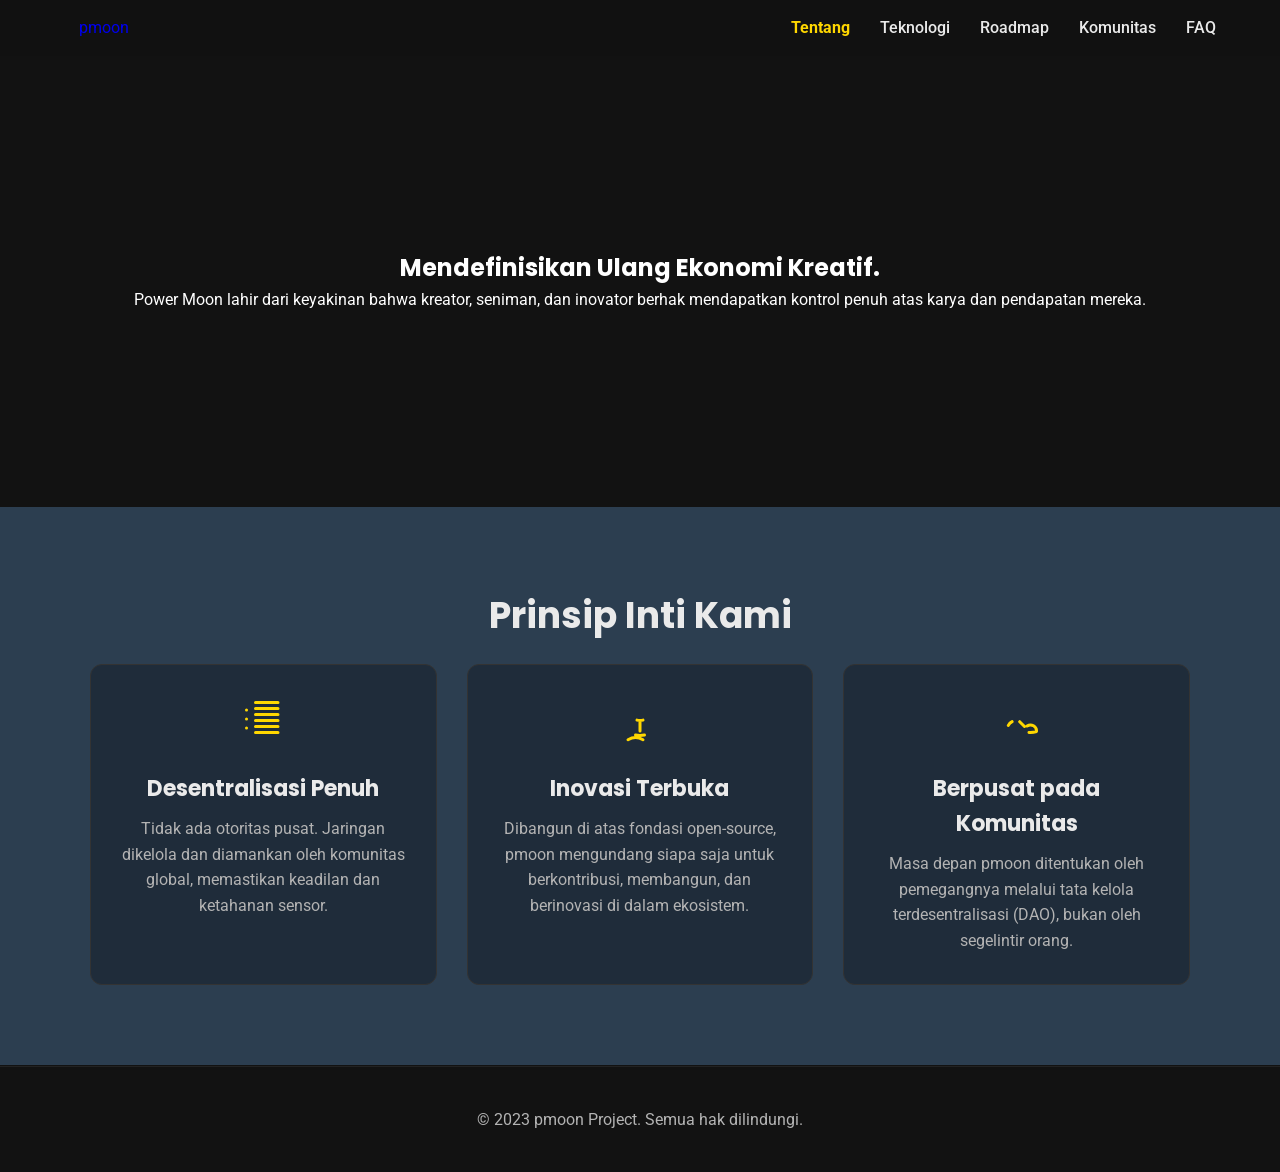
==== commit 726814c9: "update ulang" ====
--- a/index.html
+++ b/index.html
@@ -3,185 +3,68 @@
 <head>
     <meta charset="UTF-8">
     <meta name="viewport" content="width=device-width, initial-scale=1.0">
-    <title>Power Moon - Ride the Power, Reach the Moon</title>
+    <title>Tentang Power Moon - Visi Kami</title>
     
     <link rel="preconnect" href="https://fonts.googleapis.com">
     <link rel="preconnect" href="https://fonts.gstatic.com" crossorigin>
-    <link href="https://fonts.googleapis.com/css2?family=Poppins:wght@700;800&family=Roboto:wght@400;500&display=swap" rel="stylesheet">
+    <link href="https://fonts.googleapis.com/css2?family=Poppins:wght@600;700&family=Roboto:wght@400;500&display=swap" rel="stylesheet">
 
     <link rel="stylesheet" href="css/style.css">
 </head>
 <body>
-    <!-- BARU: Container untuk animasi partikel universal -->
-    <div id="tsparticles"></div>
-    
+
     <header class="main-header">
-    <!-- ... sisa konten halaman ... -->
-    <!-- BARU: Library tsParticles -->
-    <script src="https://cdn.jsdelivr.net/npm/tsparticles@3.1.0/tsparticles.bundle.min.js"></script>
-    
-    <!-- Script utama Anda -->
-    <script src="js/script.js"></script>
-
-    <!-- BARU: Script untuk konfigurasi tsParticles -->
-    <script>
-        // Konfigurasi ini akan berjalan di setiap halaman
-        window.addEventListener('load', () => {
-          tsParticles.load({
-            id: 'tsparticles',
-            options: {
-              background: {
-                color: { value: '#121212' }
-              },
-              fpsLimit: 60,
-              interactivity: {
-                events: {
-                  onHover: { enable: true, mode: 'repulse' },
-                  onClick: { enable: true, mode: 'push' }
-                },
-                modes: {
-                  repulse: { distance: 100, duration: 0.4 },
-                  push: { quantity: 4 }
-                }
-              },
-              particles: {
-                color: { value: '#ffffff' },
-                links: {
-                  color: '#ffd700', // Warna link diubah jadi emas
-                  distance: 150,
-                  enable: true,
-                  opacity: 0.15,
-                  width: 1
-                },
-                move: {
-                  direction: 'none',
-                  enable: true,
-                  outModes: 'out',
-                  random: false,
-                  speed: 1,
-                  straight: false
-                },
-                number: {
-                  density: { enable: true },
-                  value: 80
-                },
-                opacity: {
-                  value: { min: 0.1, max: 0.5 }
-                },
-                shape: {
-                  type: 'circle'
-                },
-                size: {
-                  value: { min: 1, max: 3 }
-                }
-              }
-            }
-          });
-        });
-    </script>
-</body>
-</html>
-   <header class="main-header">
-    <a href="index.html" class="logo">
-        <!-- BARU: URL Logo Transparan -->
-        <img src="https://i.ibb.co/F8D0W3G/power-moon-logo-transparent.png" alt="Power Moon Logo" class="logo-img">
-        <span class="logo-text">POWER MOON</span>
-    </a>
-    <nav class="main-nav">
-        <!-- ... sisa nav tetap sama ... -->
-    </nav>
-    <!-- ... tombol hamburger tetap sama ... -->
-</header>
+        <a href="index.html" class="logo">
+            <svg class="logo-svg" xmlns="http://www.w3.org/2000/svg" viewBox="0 0 24 24" fill="currentColor"><path fill-rule="evenodd" d="M9.528 1.718a.75.75 0 01.162.819A8.97 8.97 0 009 6a9 9 0 009 9 8.97 8.97 0 003.463-.69.75.75 0 01.981.981A10.501 10.501 0 0118 19.5a10.5 10.5 0 01-10.5-10.5c0-1.28.22-2.52.618-3.682a.75.75 0 01.819-.162z" clip-rule="evenodd" /><path d="M12 2.25a.75.75 0 01.75.75v2.25a.75.75 0 01-1.5 0V3a.75.75 0 01.75-.75zM7.5 12a4.5 4.5 0 119 0 4.5 4.5 0 01-9 0z" /></svg>
+            <span>pmoon</span>
+        </a>
+        <nav class="main-nav">
+            <button class="nav-close-btn" aria-label="Tutup menu"><svg xmlns="http://www.w3.org/2000/svg" fill="none" viewBox="0 0 24 24" stroke-width="2" stroke="currentColor"><path stroke-linecap="round" stroke-linejoin="round" d="M6 18L18 6M6 6l12 12" /></svg></button>
+            <ul>
+                <li><a href="tentang.html" class="active">Tentang</a></li>
+                <li><a href="teknologi.html">Teknologi</a></li>
+                <li><a href="index.html#roadmap">Roadmap</a></li>
+                <li><a href="#">Komunitas</a></li>
+                <li><a href="#">FAQ</a></li>
+            </ul>
+        </nav>
+        <button class="nav-open-btn" aria-label="Buka menu"><svg xmlns="http://www.w3.org/2000/svg" fill="none" viewBox="0 0 24 24" stroke-width="2" stroke="currentColor"><path stroke-linecap="round" stroke-linejoin="round" d="M3.75 6.75h16.5M3.75 12h16.5m-16.5 5.25h16.5" /></svg></button>
+    </header>
 
     <main>
-        <section class="hero">
-            <!-- BARU: Container untuk animasi partikel -->
-            <div id="tsparticles"></div>
-            <div class="hero-content">
-                <h1>Power Moon</h1>
-                <p>Aset digital terdesentralisasi yang digerakkan oleh komunitas untuk dampak dunia nyata. Ride the Power, Reach the Moon.</p>
-                <div class="cta-buttons">
-                    <a href="#" class="btn btn-primary">Mulai Sekarang</a>
-                    <a href="tentang.html" class="btn btn-secondary">Pelajari Visi Kami</a>
-                </div>
+        <section class="page-hero">
+            <div class="page-hero-content">
+                <h1>Mendefinisikan Ulang Ekonomi Kreatif.</h1>
+                <p>Power Moon lahir dari keyakinan bahwa kreator, seniman, dan inovator berhak mendapatkan kontrol penuh atas karya dan pendapatan mereka.</p>
             </div>
         </section>
-
-        <section id="roadmap" class="roadmap-section">
-            <h2>Roadmap Proyek</h2>
-            <div class="roadmap-container">
-                <div class="roadmap-phase"><div class="phase-number">1</div><h3>Fase 1: Fondasi</h3><p>Q4 2023 - Q1 2024</p><ul><li>Riset & Konsep</li><li>Rilis Whitepaper v1.0</li><li>Peluncuran Website</li></ul></div>
-                <div class="roadmap-phase"><div class="phase-number">2</div><h3>Fase 2: Pertumbuhan</h3><p>Q2 2024 - Q3 2024</p><ul><li>Audit Smart Contract</li><li>Peluncuran Token</li><li>Listing di DEX</li></ul></div>
-                <div class="roadmap-phase"><div class="phase-number">3</div><h3>Fase 3: Ekspansi</h3><p>Q4 2024 - Q2 2025</p><ul><li>Kemitraan Strategis</li><li>Pengembangan dApp</li><li>Listing di CEX</li></ul></div>
-                <div class="roadmap-phase"><div class="phase-number">4</div><h3>Fase 4: Desentralisasi</h3><p>Q3 2025+</p><ul><li>Pembentukan DAO</li><li>Tata Kelola Komunitas</li><li>Inovasi Berkelanjutan</li></ul></div>
+        
+        <section class="core-principles">
+             <h2>Prinsip Inti Kami</h2>
+            <div class="principles-grid">
+                <div class="principle-box">
+                    <div class="principle-icon"><svg xmlns="http://www.w3.org/2000/svg" fill="none" viewBox="0 0 24 24" stroke-width="1.5" stroke="currentColor"><path stroke-linecap="round" stroke-linejoin="round" d="M8.25 3.75H19.5M8.25 6.75H19.5M8.25 9.75H19.5M8.25 12.75H19.5M8.25 15.75H19.5M8.25 18.75H19.5M3.75 16.5h.008v.008H3.75v-.008zM3.75 12h.008v.008H3.75v-.008zM3.75 7.5h.008v.008H3.75V7.5z" /></svg></div>
+                    <h3>Desentralisasi Penuh</h3>
+                    <p>Tidak ada otoritas pusat. Jaringan dikelola dan diamankan oleh komunitas global, memastikan keadilan dan ketahanan sensor.</p>
+                </div>
+                <div class="principle-box">
+                    <div class="principle-icon"><svg xmlns="http://www.w3.org/2000/svg" fill="none" viewBox="0 0 24 24" stroke-width="1.5" stroke="currentColor"><path stroke-linecap="round" stroke-linejoin="round" d="M12 18v-5.25m0 0a6.01 6.01 0 001.5-.189m-1.5.189a6.01 6.01 0 01-1.5-.189m3.75 7.478a12.06 12.06 0 01-4.5 0m3.75 2.311a7.5 7.5 0 00-7.5 0" /></svg></div>
+                    <h3>Inovasi Terbuka</h3>
+                    <p>Dibangun di atas fondasi open-source, pmoon mengundang siapa saja untuk berkontribusi, membangun, dan berinovasi di dalam ekosistem.</p>
+                </div>
+                <div class="principle-box">
+                    <div class="principle-icon"><svg xmlns="http://www.w3.org/2000/svg" fill="none" viewBox="0 0 24 24" stroke-width="1.5" stroke="currentColor"><path stroke-linecap="round" stroke-linejoin="round" d="M18 18.72a9.094 9.094 0 003.741-.479 3 3 0 00-4.682-2.72m-7.5-2.228a4.5 4.5 0 00-1.897 1.897M18 18.72a9.094 9.094 0 003.741-.479 3 3 0 00-4.682-2.72m-7.5-2.228a4.5 4.5 0 00-1.897 1.897M15.75 15.75l-2.4-2.4" /></svg></div>
+                    <h3>Berpusat pada Komunitas</h3>
+                    <p>Masa depan pmoon ditentukan oleh pemegangnya melalui tata kelola terdesentralisasi (DAO), bukan oleh segelintir orang.</p>
+                </div>
             </div>
         </section>
     </main>
 
     <footer class="main-footer">
-        <p>© 2023 Power Moon Project. Semua hak dilindungi.</p>
+        <p>© 2023 pmoon Project. Semua hak dilindungi.</p>
     </footer>
 
-    <!-- BARU: Library tsParticles -->
-    <script src="https://cdn.jsdelivr.net/npm/tsparticles@3.1.0/tsparticles.bundle.min.js"></script>
-    
-    <!-- Script utama Anda (tetap ada) -->
     <script src="js/script.js"></script>
-
-    <!-- BARU: Script untuk konfigurasi tsParticles -->
-    <script>
-        window.addEventListener('load', () => {
-          tsParticles.load({
-            id: 'tsparticles',
-            options: {
-              background: {
-                color: { value: '#121212' }
-              },
-              fpsLimit: 60,
-              interactivity: {
-                events: {
-                  onHover: { enable: true, mode: 'repulse' },
-                  onClick: { enable: true, mode: 'push' }
-                },
-                modes: {
-                  repulse: { distance: 100, duration: 0.4 },
-                  push: { quantity: 4 }
-                }
-              },
-              particles: {
-                color: { value: '#ffffff' },
-                links: {
-                  color: '#4A90E2',
-                  distance: 150,
-                  enable: true,
-                  opacity: 0.2,
-                  width: 1
-                },
-                move: {
-                  direction: 'none',
-                  enable: true,
-                  outModes: 'out',
-                  random: false,
-                  speed: 1,
-                  straight: false
-                },
-                number: {
-                  density: { enable: true },
-                  value: 80
-                },
-                opacity: {
-                  value: { min: 0.1, max: 0.5 }
-                },
-                shape: {
-                  type: 'circle'
-                },
-                size: {
-                  value: { min: 1, max: 3 }
-                }
-              }
-            }
-          });
-        });
-    </script>
 </body>
 </html>
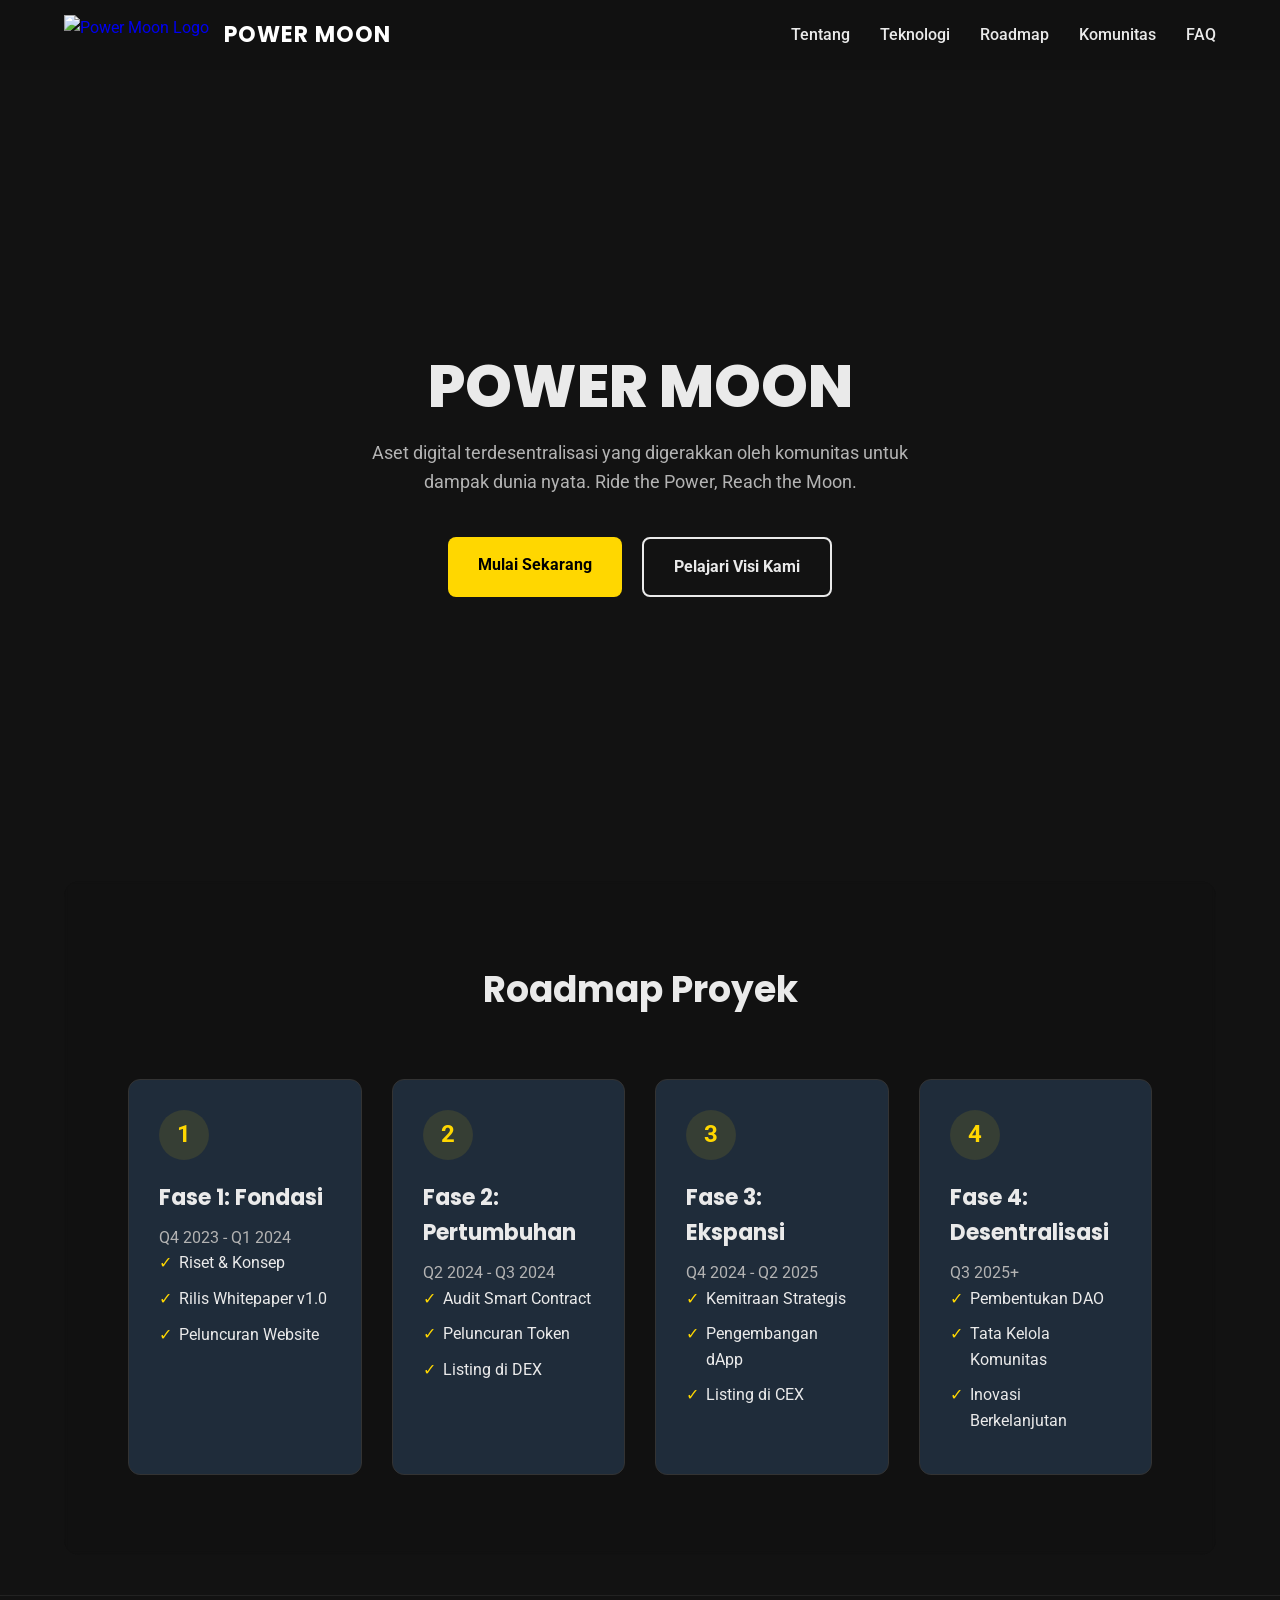
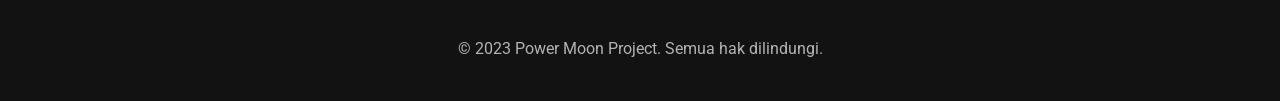
==== commit 050efec5: "nyoba 1" ====
--- a/index.html
+++ b/index.html
@@ -3,27 +3,29 @@
 <head>
     <meta charset="UTF-8">
     <meta name="viewport" content="width=device-width, initial-scale=1.0">
-    <title>Tentang Power Moon - Visi Kami</title>
+    <title>Power Moon - Ride the Power, Reach the Moon</title>
     
     <link rel="preconnect" href="https://fonts.googleapis.com">
     <link rel="preconnect" href="https://fonts.gstatic.com" crossorigin>
-    <link href="https://fonts.googleapis.com/css2?family=Poppins:wght@600;700&family=Roboto:wght@400;500&display=swap" rel="stylesheet">
+    <link href="https://fonts.googleapis.com/css2?family=Poppins:wght@700;800&family=Roboto:wght@400;500&display=swap" rel="stylesheet">
 
     <link rel="stylesheet" href="css/style.css">
 </head>
 <body>
+    <!-- Latar Belakang Animasi Universal -->
+    <div id="tsparticles"></div>
 
     <header class="main-header">
         <a href="index.html" class="logo">
-            <svg class="logo-svg" xmlns="http://www.w3.org/2000/svg" viewBox="0 0 24 24" fill="currentColor"><path fill-rule="evenodd" d="M9.528 1.718a.75.75 0 01.162.819A8.97 8.97 0 009 6a9 9 0 009 9 8.97 8.97 0 003.463-.69.75.75 0 01.981.981A10.501 10.501 0 0118 19.5a10.5 10.5 0 01-10.5-10.5c0-1.28.22-2.52.618-3.682a.75.75 0 01.819-.162z" clip-rule="evenodd" /><path d="M12 2.25a.75.75 0 01.75.75v2.25a.75.75 0 01-1.5 0V3a.75.75 0 01.75-.75zM7.5 12a4.5 4.5 0 119 0 4.5 4.5 0 01-9 0z" /></svg>
-            <span>pmoon</span>
+            <img src="https://i.ibb.co/F8D0W3G/power-moon-logo-transparent.png" alt="Power Moon Logo" class="logo-img">
+            <span class="logo-text">POWER MOON</span>
         </a>
         <nav class="main-nav">
             <button class="nav-close-btn" aria-label="Tutup menu"><svg xmlns="http://www.w3.org/2000/svg" fill="none" viewBox="0 0 24 24" stroke-width="2" stroke="currentColor"><path stroke-linecap="round" stroke-linejoin="round" d="M6 18L18 6M6 6l12 12" /></svg></button>
             <ul>
-                <li><a href="tentang.html" class="active">Tentang</a></li>
+                <li><a href="tentang.html">Tentang</a></li>
                 <li><a href="teknologi.html">Teknologi</a></li>
-                <li><a href="index.html#roadmap">Roadmap</a></li>
+                <li><a href="#roadmap">Roadmap</a></li>
                 <li><a href="#">Komunitas</a></li>
                 <li><a href="#">FAQ</a></li>
             </ul>
@@ -32,39 +34,36 @@
     </header>
 
     <main>
-        <section class="page-hero">
-            <div class="page-hero-content">
-                <h1>Mendefinisikan Ulang Ekonomi Kreatif.</h1>
-                <p>Power Moon lahir dari keyakinan bahwa kreator, seniman, dan inovator berhak mendapatkan kontrol penuh atas karya dan pendapatan mereka.</p>
+        <section class="hero">
+            <div class="hero-content">
+                <h1>Power Moon</h1>
+                <p>Aset digital terdesentralisasi yang digerakkan oleh komunitas untuk dampak dunia nyata. Ride the Power, Reach the Moon.</p>
+                <div class="cta-buttons">
+                    <a href="#" class="btn btn-primary">Mulai Sekarang</a>
+                    <a href="tentang.html" class="btn btn-secondary">Pelajari Visi Kami</a>
+                </div>
             </div>
         </section>
-        
-        <section class="core-principles">
-             <h2>Prinsip Inti Kami</h2>
-            <div class="principles-grid">
-                <div class="principle-box">
-                    <div class="principle-icon"><svg xmlns="http://www.w3.org/2000/svg" fill="none" viewBox="0 0 24 24" stroke-width="1.5" stroke="currentColor"><path stroke-linecap="round" stroke-linejoin="round" d="M8.25 3.75H19.5M8.25 6.75H19.5M8.25 9.75H19.5M8.25 12.75H19.5M8.25 15.75H19.5M8.25 18.75H19.5M3.75 16.5h.008v.008H3.75v-.008zM3.75 12h.008v.008H3.75v-.008zM3.75 7.5h.008v.008H3.75V7.5z" /></svg></div>
-                    <h3>Desentralisasi Penuh</h3>
-                    <p>Tidak ada otoritas pusat. Jaringan dikelola dan diamankan oleh komunitas global, memastikan keadilan dan ketahanan sensor.</p>
-                </div>
-                <div class="principle-box">
-                    <div class="principle-icon"><svg xmlns="http://www.w3.org/2000/svg" fill="none" viewBox="0 0 24 24" stroke-width="1.5" stroke="currentColor"><path stroke-linecap="round" stroke-linejoin="round" d="M12 18v-5.25m0 0a6.01 6.01 0 001.5-.189m-1.5.189a6.01 6.01 0 01-1.5-.189m3.75 7.478a12.06 12.06 0 01-4.5 0m3.75 2.311a7.5 7.5 0 00-7.5 0" /></svg></div>
-                    <h3>Inovasi Terbuka</h3>
-                    <p>Dibangun di atas fondasi open-source, pmoon mengundang siapa saja untuk berkontribusi, membangun, dan berinovasi di dalam ekosistem.</p>
-                </div>
-                <div class="principle-box">
-                    <div class="principle-icon"><svg xmlns="http://www.w3.org/2000/svg" fill="none" viewBox="0 0 24 24" stroke-width="1.5" stroke="currentColor"><path stroke-linecap="round" stroke-linejoin="round" d="M18 18.72a9.094 9.094 0 003.741-.479 3 3 0 00-4.682-2.72m-7.5-2.228a4.5 4.5 0 00-1.897 1.897M18 18.72a9.094 9.094 0 003.741-.479 3 3 0 00-4.682-2.72m-7.5-2.228a4.5 4.5 0 00-1.897 1.897M15.75 15.75l-2.4-2.4" /></svg></div>
-                    <h3>Berpusat pada Komunitas</h3>
-                    <p>Masa depan pmoon ditentukan oleh pemegangnya melalui tata kelola terdesentralisasi (DAO), bukan oleh segelintir orang.</p>
-                </div>
+
+        <section id="roadmap" class="roadmap-section">
+            <h2>Roadmap Proyek</h2>
+            <div class="roadmap-container">
+                <div class="roadmap-phase"><div class="phase-number">1</div><h3>Fase 1: Fondasi</h3><p>Q4 2023 - Q1 2024</p><ul><li>Riset & Konsep</li><li>Rilis Whitepaper v1.0</li><li>Peluncuran Website</li></ul></div>
+                <div class="roadmap-phase"><div class="phase-number">2</div><h3>Fase 2: Pertumbuhan</h3><p>Q2 2024 - Q3 2024</p><ul><li>Audit Smart Contract</li><li>Peluncuran Token</li><li>Listing di DEX</li></ul></div>
+                <div class="roadmap-phase"><div class="phase-number">3</div><h3>Fase 3: Ekspansi</h3><p>Q4 2024 - Q2 2025</p><ul><li>Kemitraan Strategis</li><li>Pengembangan dApp</li><li>Listing di CEX</li></ul></div>
+                <div class="roadmap-phase"><div class="phase-number">4</div><h3>Fase 4: Desentralisasi</h3><p>Q3 2025+</p><ul><li>Pembentukan DAO</li><li>Tata Kelola Komunitas</li><li>Inovasi Berkelanjutan</li></ul></div>
             </div>
         </section>
     </main>
 
     <footer class="main-footer">
-        <p>© 2023 pmoon Project. Semua hak dilindungi.</p>
+        <p>© 2023 Power Moon Project. Semua hak dilindungi.</p>
     </footer>
 
+    <script src="https://cdn.jsdelivr.net/npm/tsparticles@3.1.0/tsparticles.bundle.min.js"></script>
     <script src="js/script.js"></script>
+    <script>
+        window.addEventListener('load', () => { tsParticles.load({ id: 'tsparticles', options: { background: { color: { value: '#121212' } }, fpsLimit: 60, interactivity: { events: { onHover: { enable: true, mode: 'repulse' }, onClick: { enable: true, mode: 'push' } }, modes: { repulse: { distance: 100, duration: 0.4 }, push: { quantity: 4 } } }, particles: { color: { value: '#ffffff' }, links: { color: '#ffd700', distance: 150, enable: true, opacity: 0.15, width: 1 }, move: { direction: 'none', enable: true, outModes: 'out', random: false, speed: 1, straight: false }, number: { density: { enable: true }, value: 80 }, opacity: { value: { min: 0.1, max: 0.5 } }, shape: { type: 'circle' }, size: { value: { min: 1, max: 3 } } } } }); });
+    </script>
 </body>
 </html>
--- a/css/style.css
+++ b/css/style.css
@@ -19,9 +19,8 @@
     left: 0;
     width: 100%;
     height: 100vh;
-    z-index: -1; /* Posisikan di paling belakang */
+    z-index: -1;
 }
-/* Pastikan konten utama tidak transparan */
 .main-header, main, .main-footer {
     position: relative;
     z-index: 2;
@@ -40,24 +39,28 @@
 .main-nav a.active { color: var(--accent-primary); font-weight: 700; }
 
 /* 4. GENERAL CONTENT & SECTIONS */
-section {
-    /* Beri sedikit background agar teks terbaca di atas animasi */
-    background-color: rgba(18, 18, 18, 0.5); 
-    padding: 80px 5%;
-    margin-bottom: 1px; /* Mencegah margin collapse */
-}
+section { padding: 80px 5%; margin-bottom: 1px; background: transparent; } /* Latar section dibuat transparan */
 h1, h2, h3 { font-family: var(--font-heading); }
 
-/* Hero Section (Homepage) */
-.hero { display: flex; justify-content: center; align-items: center; text-align: center; height: 90vh; background-color: transparent; } /* Hapus background statis */
+/* Konten yang butuh background agar terbaca */
+.core-principles, .features-section, .roadmap-section, .vision-mission-section, .about-content-section {
+    background-color: rgba(18, 18, 18, 0.6);
+    backdrop-filter: blur(2px);
+    border-radius: 16px;
+    margin-left: 5%;
+    margin-right: 5%;
+    margin-bottom: 40px;
+    width: 90%;
+}
+
+/* Hero & Page Header */
+.hero, .page-hero { display: flex; justify-content: center; align-items: center; text-align: center; height: 90vh; }
 .hero-content { max-width: 800px; }
 .hero h1 { font-size: 60px; line-height: 1.1; margin-bottom: 20px; font-weight: 800; text-transform: uppercase; }
 .hero p { font-size: 18px; color: var(--text-secondary); margin-bottom: 40px; max-width: 600px; margin-left: auto; margin-right: auto; }
-.hero .btn-primary { background-color: var(--accent-primary); color: #000; font-weight: 700; }
-.hero .btn-secondary { color: var(--text-primary); border-color: var(--text-primary); }
-.hero .btn-secondary:hover { background-color: var(--text-primary); color: var(--bg-dark); }
+.page-hero { height: 50vh; }
+.page-hero h1 { font-size: 48px; }
 
-.core-principles, .features-section, .roadmap-section, .vision-mission-section { background-color: var(--accent-secondary); }
 h2 { font-size: 36px; margin-bottom: 20px; text-align: center; }
 .section-subtitle { max-width: 700px; margin: 0 auto 50px auto; color: var(--text-secondary); text-align: center; }
 
@@ -76,18 +79,19 @@
 .roadmap-phase ul li { margin-bottom: 10px; padding-left: 20px; position: relative; }
 .roadmap-phase ul li::before { content: '✓'; color: var(--accent-primary); position: absolute; left: 0; }
 
-.main-footer { text-align: center; padding: 40px 20px; border-top: 1px solid #222; color: var(--text-secondary); background-color: var(--bg-dark); }
+.cta-buttons { display: flex; justify-content: center; gap: 20px; flex-wrap: wrap; }
+.btn-primary, .btn-secondary { text-decoration: none; padding: 15px 30px; border-radius: 8px; font-weight: 700; transition: all 0.3s ease; }
+.btn-primary { background-color: var(--accent-primary); color: #000; }
+.btn-secondary { background-color: transparent; border: 2px solid var(--text-primary); color: var(--text-primary); }
+.btn-secondary:hover { background-color: var(--text-primary); color: var(--bg-dark); }
 
-/* 5. PAGE-SPECIFIC STYLES (DIHAPUS & DISEDERHANAKAN) */
-.slogan-banner, .page-hero { display: flex; align-items: center; justify-content: center; text-align: center; min-height: 50vh; color: #fff; background-color: transparent; }
-.slogan-content { padding: 30px; border: 4px solid rgba(255, 215, 0, 0.8); background-color: rgba(0, 0, 0, 0.4); backdrop-filter: blur(5px); }
-.slogan-content h1 { font-size: 5vw; text-transform: uppercase; letter-spacing: 4px; color: var(--accent-primary); }
-.rocket-svg { display: none; /* Dihapus untuk fokus ke animasi partikel */ }
 .vision-mission-section { display: grid; grid-template-columns: 1fr 1fr; gap: 40px; }
 .vision-box, .mission-box { background-color: #1f2c3a; padding: 30px; border-radius: 12px; }
 .vision-box h3, .mission-box h3 { font-size: 24px; margin-bottom: 15px; color: var(--accent-primary); }
 
-/* 6. RESPONSIVE MEDIA QUERIES */
+.main-footer { text-align: center; padding: 40px 20px; border-top: 1px solid #222; color: var(--text-secondary); background-color: var(--bg-dark); }
+
+/* 5. RESPONSIVE MEDIA QUERIES */
 @media (min-width: 768px) {
     .principles-grid { grid-template-columns: repeat(3, 1fr); }
     .roadmap-container { grid-template-columns: 1fr 1fr; }
@@ -98,11 +102,13 @@
 @media (max-width: 767px) {
     h2 { font-size: 30px; }
     .nav-open-btn { display: block; }
-    .main-nav { position: fixed; top: 0; right: 0; width: 80%; max-width: 320px; height: 100vh; background-color: var(--accent-secondary); z-index: 1000; padding: 80px 30px 30px; display: flex; flex-direction: column; transform: translateX(100%); transition: transform 0.4s cubic-bezier(0.23, 1, 0.32, 1); }
+    .main-nav { position: fixed; top: 0; right: 0; width: 80%; max-width: 320px; height: 100vh; background-color: var(--accent-secondary); z-index: 1001; padding: 80px 30px 30px; display: flex; flex-direction: column; transform: translateX(100%); transition: transform 0.4s cubic-bezier(0.23, 1, 0.32, 1); }
     .main-nav.nav-open { transform: translateX(0); }
-    .nav-close-btn { display: block; position: absolute; top: 25px; right: 25px; }
+    .nav-close-btn { display: block; position: absolute; top: 25px; right: 25px; z-index: 1002; }
     .main-nav ul { flex-direction: column; gap: 25px; }
     .main-nav ul li a { font-size: 20px; }
-    .hero h1, .page-hero-content h1, .slogan-content h1 { font-size: 8vw; }
+    .hero h1, .page-hero h1 { font-size: 40px; }
+    .cta-buttons { flex-direction: column; gap: 15px; align-items: center; }
+    .cta-buttons a { width: 90%; margin: 0; text-align: center; }
     .vision-mission-section { grid-template-columns: 1fr; }
 }
